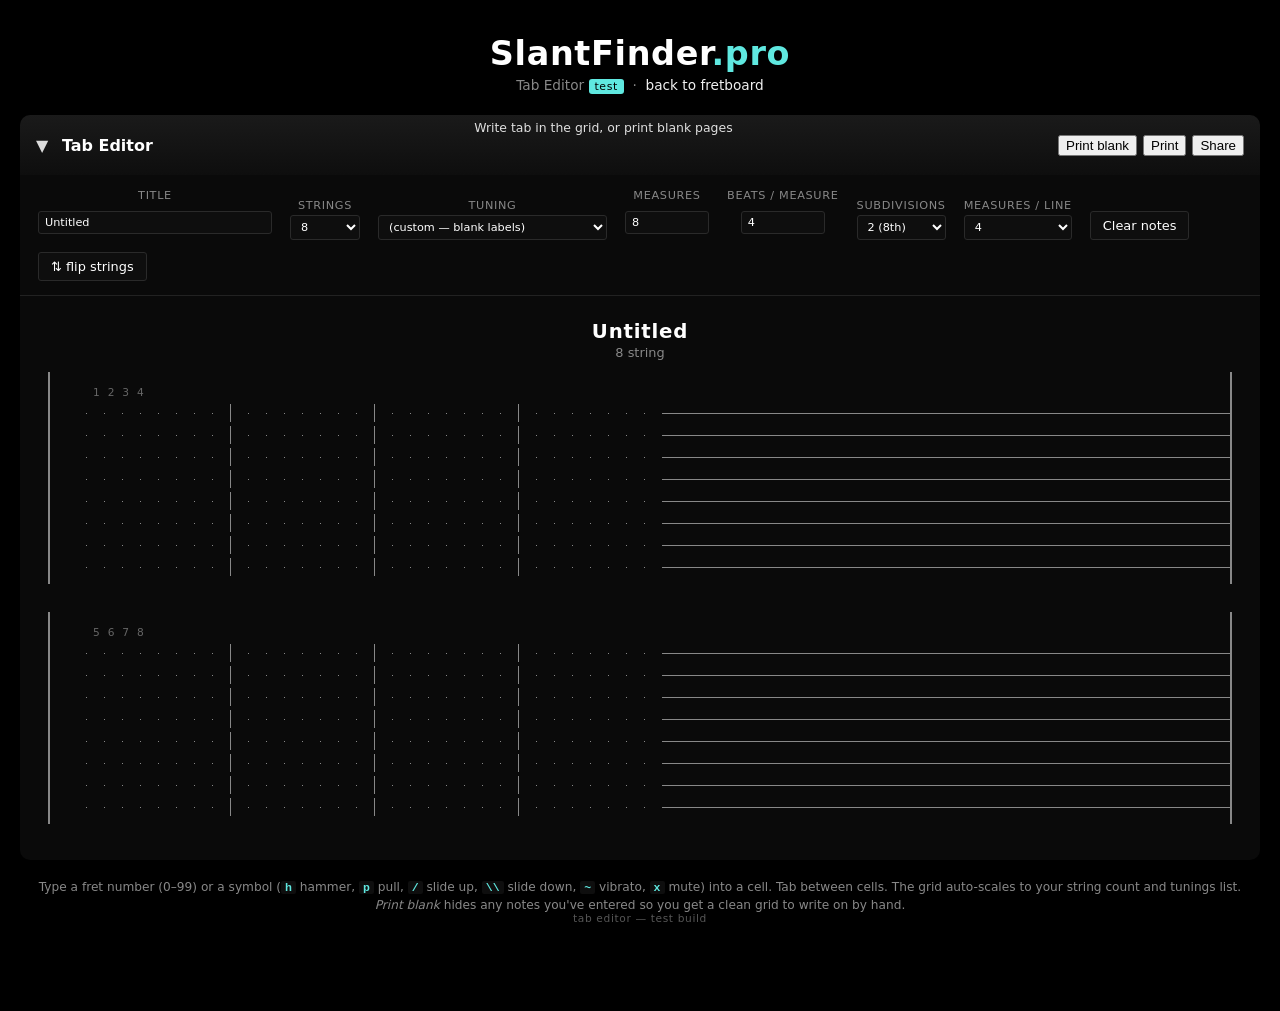
==== tab.html @ 06c82aac "Quick-picks above keyboard, fix duplicate degrees, tab editor test page - Mirror the chord/scale chi" ====
<!doctype html>
<html lang="en">
<head>
  <meta charset="utf-8">
  <meta name="viewport" content="width=1280, initial-scale=1, user-scalable=yes">
  <title>SlantFinder.pro — Tab Editor (test)</title>
  <link rel="stylesheet" href="css/styles.css">
  <link rel="stylesheet" href="css/tab.css">
</head>
<body>

<div id="page">

  <div id="title_bar">
    <h1 id="site_title">SlantFinder<span class="dot">.pro</span></h1>
    <p id="page_sub">
      Tab Editor <span class="tag">test</span>
      &nbsp;&middot;&nbsp;
      <a href="index.html">back to fretboard</a>
    </p>
  </div>

  <details id="tab_section" class="collapsible" open>
    <summary>
      <span class="summary_title">Tab Editor</span>
      <span class="summary_status">
        <span class="status_key">Write tab in the grid, or print blank pages</span>
        <span class="status_hl"></span>
        <span class="status_tun"></span>
      </span>
      <span class="summary_extras">
        <button type="button" class="btn_print_blank" title="Print empty grid">Print blank</button>
        <button type="button" class="btn_print" title="Print current tab">Print</button>
        <button type="button" class="btn_share" title="Copy share link to clipboard">Share</button>
      </span>
    </summary>

    <div class="tab_controls">
      <label class="tab_ctl">
        <span>Title</span>
        <input id="ctl_title" type="text" value="Untitled" maxlength="80">
      </label>

      <label class="tab_ctl">
        <span>Strings</span>
        <select id="ctl_strings">
          <option>4</option><option>5</option><option>6</option><option>7</option>
          <option selected>8</option>
          <option>9</option><option>10</option><option>11</option><option>12</option>
        </select>
      </label>

      <label class="tab_ctl">
        <span>Tuning</span>
        <select id="ctl_tuning"></select>
      </label>

      <label class="tab_ctl">
        <span>Measures</span>
        <input id="ctl_measures" type="number" min="1" max="64" value="8">
      </label>

      <label class="tab_ctl">
        <span>Beats / measure</span>
        <input id="ctl_beats" type="number" min="2" max="12" value="4">
      </label>

      <label class="tab_ctl">
        <span>Subdivisions</span>
        <select id="ctl_subdiv">
          <option value="1">1 (qtr)</option>
          <option value="2" selected>2 (8th)</option>
          <option value="3">3 (triplet)</option>
          <option value="4">4 (16th)</option>
        </select>
      </label>

      <label class="tab_ctl">
        <span>Measures / line</span>
        <select id="ctl_per_line">
          <option>2</option><option>3</option><option selected>4</option><option>5</option><option>6</option>
        </select>
      </label>

      <button type="button" id="btn_clear" class="ctl_btn">Clear notes</button>
      <button type="button" id="btn_low_high" class="ctl_btn" title="Reverse string order (highest at top)">⇅ flip strings</button>
    </div>

    <div id="tab_paper">
      <div id="tab_title_block">
        <div id="tab_title_print" class="tab_title_print"></div>
        <div id="tab_subtitle_print" class="tab_subtitle_print"></div>
      </div>
      <div id="tab_grid"></div>
    </div>

    <p class="tab_help">
      Type a fret number (0–99) or a symbol (<code>h</code> hammer, <code>p</code> pull,
      <code>/</code> slide up, <code>\\</code> slide down, <code>~</code> vibrato,
      <code>x</code> mute) into a cell. Tab between cells. The grid auto-scales to your
      string count and tunings list. <em>Print blank</em> hides any notes you've entered
      so you get a clean grid to write on by hand.
    </p>
  </details>

  <div id="build_num"></div>

</div><!-- /#page -->

<script src="js/data.js"></script>
<script src="js/tab.js"></script>
</body>
</html>
---- css/styles.css ----
/*********************************************************************************************************************
                            NOIR WHITE THEME — palette tokens
*********************************************************************************************************************/
:root {
  --bg:            #000000;
  --bg-elevated:   #0e0e0e;
  --bg-hover:      #1a1a1a;
  --surface:       #0a0a0a;
  --surface-raised:#1a1a1a;
  --border:        #2e2e2e;
  --border-strong: #5a5a5a;
  --border-soft:   #1a1a1a;
  --fg:            #ffffff;
  --text:          #f0f0f0;
  --muted:         #888888;
  --muted-dim:     #666666;
  --accent:        #ffffff;
  --accent-hi:     #5fe8e0;
  --catno:         #5fe8e0;
  --radius:        6px;
  --input-h:       28px;
  --font: Optima, "Optima Nova", "Avenir Next", Avenir, Futura, "Trebuchet MS", Geneva, "Helvetica Neue", system-ui, sans-serif;
}

/*********************************************************************************************************************
                            WIDTHS / HEIGHTS
*********************************************************************************************************************/
table                                      {  min-width:960px;  width:98%;                                           }
.section                                   {  width:98%; min-width:1000px; margin:9px auto; padding:0;
                                              border-radius:10px;                                                    }
#view_src, #print_btn                      {  width:100px;                                                           }                
.cg_col_left, .cg_col_right                {  width:60px !important;                                                 }
#f0,#f_cyo,#f_cyo_dark                     {  width:5%;                                                              }
#f1                                        {  width:8.5%;                                                            }            
#f2,#f3                                    {  width:8.5%;                                                            }
#f4,#f5                                    {  width:8%;                                                              }
#f6,#f7                                    {  width:7.5%;                                                            }
#f8,#f9                                    {  width:7%;                                                              }
#f10,#f11,#f12                             {  width:6.5%;                                                            }                
/*********************************************************************************************************************
                            BG COLORS
*********************************************************************************************************************/
body, #hl_button                           {  background-color: var(--bg) !important;                                }
#hl_button_x, #view_src, #print_btn,table  {  background-color:#0e0e0e;                                              }
#section_3,#section_4,#section_5, #section_1,#section_2
                                           {  background-color:#0a0a0a;                                              }
/* Fretboard + chord/scale grids share the same light 'tabletop' so the three
   visualizations read as one family. Tunings list stays on the dark surface. */
#fretboard, #chord_grid, #scale_grid       {  background-color:#cccccc;                                              }
#_no_highlight_, #_x_                      {  background-color:#cccccc;                                              }
#tunings                                   {  background-color:#0a0a0a;                                              }
table.sortable                             {  background-color:#0a0a0a;                                              }
table.sortable tbody tr:nth-child(odd)     {  background-color:#1a1a1a;                                              }
#fretnums, #f_cyo_dark                     {  background-color:#1a1a1a;                                              }
#_x_                                       {  accent-color:#1a1a1a;                                                  }
#red_bg                                    {  background-color:#ff0000 !important;                                   } 
#_1_                                       {  background-color:#ff0000;  accent-color:#ff0000;                       }
#_b2_                                      {  background-color:#674ea7;  accent-color:#674ea7;                       } 
#_2_                                       {  background-color:#9900ff;  accent-color:#9900ff;                       }
#_b3_                                      {  background-color:#f6b26b;  accent-color:#f6b26b;                       }
#_3_                                       {  background-color:#ff6d01;  accent-color:#ff6d01;                       }
#_4_                                       {  background-color:#00ffff;  accent-color:#00ffff;                       }
#_b5_                                      {  background-color:#3d85c6;  accent-color:#3d85c6;                       }
#_5_                                       {  background-color:#0000ff;  accent-color:#0000ff;                       }
#_b6_                                      {  background-color:#6aa84f;  accent-color:#6aa84f;                       }
#_6_                                       {  background-color:#0cc016;  accent-color:#0cc016;                       }
#_b7_                                      {  background-color:#a64d79;  accent-color:#a64d79;                       }
#_7_                                       {  background-color:#ff00ff;  accent-color:#ff00ff;                       }
/*********************************************************************************************************************
                            FONT FAMILY
*********************************************************************************************************************/
body { font-family: var(--font); }
/*********************************************************************************************************************
                            FONT SIZES
*********************************************************************************************************************/
body                                       {  font-size:0.95em;                                                      }
h1,.slant                                  {  font-size:1.85em;                                                      }
.finder                                    {  font-size:1.75em;                                                      }
h2                                         {  font-size:1.4em;                                                       }
.pro                                       {  font-size:.6em;                                                        }
h3                                         {  font-size:1.05em;                                                      }
#info_l, #info_r                           {  font-size:1em;                                                         }
#fretnums                                  {  font-size:.78em;                                                       }
h4                                         {  font-size:1.05em;                                                      }
#hl_button, #hl_button_x                   {  line-height:3em;                                                       }
/*********************************************************************************************************************
                            FONT COLORS
*********************************************************************************************************************/
body, a,a:link,a:visited,a:active, #f_cyo, #f_cyo_dark 
                                           {  color: #f0f0f0 !important;                                              }                            
.finder                                    {  color:var(--accent-hi) !important;                                    }
.red_fg, #red_fg                           {  color:var(--accent-hi) !important;                                    }
a:hover                                    {  color:var(--accent-hi);                                                }
/* Degree-colored cells need dark text against their bright backgrounds (everything
   except _5_, which has its own light text on dark blue) — body's light color
   would be illegible on orange / magenta / cyan / etc. */
#_1_, #_b2_, #_2_, #_b3_, #_3_, #_4_, #_b5_, #_b6_, #_6_, #_b7_, #_7_
                                           {  color:#000000 !important;                                              }
#_no_highlight_, #_x_                      {  color:#333333 !important;                                              }
/* Chord/scale name links in the builder header rows now sit on a light grid
   bg — text needs to be dark to read. */
#chord_grid a, #scale_grid a               {  color:#111 !important;                                                 }
#fretnums, #blurb                          {  color:#888888;                                                         }                         
#_5_                                       {  color:#dddddd;                                                         }
._i_                                       {  color:#ff0000;                                                         }
._ii_                                      {  color:#9900ff;                                                         }    
._mii_                                     {  color:#674ea7;                                                         }     
._iii_, .Major, .Maj                       {  color:#ff6d01;                                                         }    
._miii_, .Minor, .Min, .Min7               {  color:#c5a250;                                                         }    
._iv_                                      {  color:#00ffff;                                                         }
._v_                                       {  color:#0000ff;                                                         }    
._mv_, .Dim, .Dim7, .Major_Pentatonic      {  color:#3d85c6;                                                         }
._vi_, .Melodic_Minor, .Maj6, .Min6        {  color:#0cc016;                                                         }    
._mvi_, .Harmonic_Minor, .Aug              {  color:#6aa84f;                                                         }
._vii_, .Maj7                              {  color:#ff00ff;                                                         }    
._mvii_, .Minor_Pentatonic, .Dom7          {  color:#a64d79;                                                         }
/*********************************************************************************************************************
                            FONT WEIGHTS / STYLES / SPACING / ETC
*********************************************************************************************************************/
body                                       {  font-weight:500;                                                       }
a:hover,a,a:link,a:visited,a:active        {  text-decoration:none;                                                  }
.finder                                    {  font-weight:normal;                                                    }
.slant                                     {  font-style:oblique;                                                    }
.slant,.finder,.pro                        {  letter-spacing:-.08em;                                                 }
/*********************************************************************************************************************
                            PADDING / MARGINS
*********************************************************************************************************************/
#fretboard, #chord_grid, #scale_grid, #keyboard, #tunings
                                           {  margin: 12px auto 12px auto;        padding: 0;                        }
body                                       {  margin: 0;                          padding: 0;                        }
.pro                                       {  margin-left:-5px; }
h1, h2, h3, h4, input                      {  margin: 6px auto 6px auto ; }
#info_l, #info_r, #view_src, #print_btn    {  margin: .5vmax 3vmax .5vmax 3vmax;  padding: auto;                     }
#hl_button, #hl_button_x                   {  margin: 6px 14px 6px 10px;          padding: 4px 8px 4px 8px;          }
#tunings td                                {                                      padding: 6px 12px 6px 12px;        }
#f_cyo,#f_cyo_dark,#_x_,#_1_,#_b2_,#_2_,#_b3_,#_3_,#_4_,#_b5_,#_5_,#_b6_,#_6_,#_b7_,#_7_
                                           {                                      padding: 4px;                      }
/******************************************** ************************************************************************
                            POSITIONS / ALIGNMENTS / FLOAT / DISPLAY / OVERFLOW / WHITE-SPACE
*********************************************************************************************************************/
body, #info_l, #info_r, #view_src, #print_btn, #f_cyo, #f_cyo_dark, #tunings tr 
                                           {  text-align:center;                                                     }
.cg_col_right , #tunings td, #blurb        {  text-align:left;                                                       }   
.cg_col_left, .name                        {  text-align:right;                                                      }               

#hl_button, #hl_button_x, #info_l, #info_r, #view_src, #print_btn
                                           {  display:inline;                                                        }
           
#view_src, #info_l                         {  float:left;                                                            }
#print_btn, #info_r                        {  float:right;                                                           }
             
#keyboard td,#keyboard tr                  {  white-space:nowrap; overflow:hidden;                                   }
table                                      {  table-layout:fixed; position:inherit;                                  }
#section_3,#section_4,#section_5, #section_1,#section_2
                                           {  table-layout:fixed;                                                    }
table td                                   {  vertical-align:middle;                                                 }
            
/*********************************************************************************************************************
                            BORDERS / CORNERS
*********************************************************************************************************************/
#view_src, #print_btn, #hl_button, #hl_button_x
                                           {  border-radius:10px;                                                    }
#fretboard, #chord_grid, #scale_grid, #keyboard, #tunings
                                           {  border-radius:8px;     overflow:hidden;                                }
/* Keyboard sits on a grey piano-body inside the dark section frame —
   matches the fretboard's tabletop colour. */
.ritz                                      {  background-color:#cccccc; padding:0; border-radius:6px; margin:0 6px;   }
/* Slimmer, lighter internal gridlines for the keyboard table cells. */
.ritz .waffle, .ritz .waffle td            {  border:1px solid rgba(0,0,0,0.08) !important;                            }
/* Remove vertical separators between adjacent white-key cells so the
   piano reads as continuous white keys instead of segmented boxes. */
.ritz .waffle .s47, .ritz .waffle .s48, .ritz .waffle .s49,
.ritz .waffle .s50, .ritz .waffle .s51, .ritz .waffle .s52, .ritz .waffle .s53
                                           {  border-left:none !important; border-right:none !important;              }
/* Steel Gauges, MXR EQ band, and Frequency Hz rows: drop the multicolor
   scheme and let the populated cells match the white-key bg below them.
   Also clears the grey text override on the row's blank/label cells. */
.ritz .waffle .s13, .ritz .waffle .s14, .ritz .waffle .s15, .ritz .waffle .s16,
.ritz .waffle .s17, .ritz .waffle .s18, .ritz .waffle .s19,
.ritz .waffle .s23, .ritz .waffle .s25, .ritz .waffle .s26, .ritz .waffle .s27,
.ritz .waffle .s28, .ritz .waffle .s29, .ritz .waffle .s30
                                           {  background-color:#cccccc !important; color:#111 !important;              }
.ritz .waffle .s12, .ritz .waffle .s22     {  color:#111 !important;                                                   }
.nut                                       {  border-right:8px solid #5a5a5a !important;                             }
.nut1                                      {  border-left:8px solid #5a5a5a !important;                              }
table, table td                            {  border:1px solid var(--border); border-collapse:separate;               }
#view_src, #print_btn                      {  border:1px solid #5fe8e0;                                              }
#hl_button, #hl_button_x                   {  border:1px solid #000000 !important;                                   }
/*********************************************************************************************************************
                            SORTABLE TUNINGS TABLE AND KEYBOARD
*********************************************************************************************************************/
table.sortable th.no-sort { padding-top:0.35em; }table.sortable th button { padding:4px; margin:1px; background-color:transparent; border:none; display:inline; right:0; left:0; top:0; bottom:0; width:98%; outline:none; cursor:pointer; }table.sortable th button span { right:4px; }table.sortable th[aria-sort='descending'] span::after { content:'▼'; color:currentcolor; top:0; }table.sortable th[aria-sort='ascending'] span::after { content:'▲'; color:currentcolor; top:0; }table.sortable td,table.sortable th { padding:0.125em 0.25em; }table.sortable th:not([aria-sort]) button:focus span::after,table.sortable th:not([aria-sort]) button:hover span::after { content:'▼'; color:currentcolor; top:0; }table.show-unsorted-icon th:not([aria-sort]) button span::after { content:'▲'; color:currentcolor; position:relative; top:-3px; left:-4px; }
.ritz .waffle a { color:inherit; }.ritz .waffle .s0,.ritz .waffle .s10,.ritz .waffle .s11,.ritz .waffle .s12,.ritz .waffle .s20,.ritz .waffle .s21,.ritz .waffle .s22,.ritz .waffle .s24,.ritz .waffle .s31,.ritz .waffle .s33,.ritz .waffle .s36,.ritz .waffle .s38,.ritz .waffle .s41,.ritz .waffle .s43,.ritz .waffle .s44,.ritz .waffle .s45,.ritz .waffle .s46,.ritz .waffle .s54,.ritz .waffle .s55,.ritz .waffle .s56,.ritz .waffle .s57,.ritz .waffle .s59,.ritz .waffle .s61{ background-color:#000000 !important; }.ritz .waffle .s0,.ritz .waffle .s10,.ritz .waffle .s11,.ritz .waffle .s21,.ritz .waffle .s31,.ritz .waffle .s32,.ritz .waffle .s34,.ritz .waffle .s35,.ritz .waffle .s37,.ritz .waffle .s42,.ritz .waffle .s46{ color:#ffffff; }.ritz .waffle .s0,.ritz .waffle .s1,.ritz .waffle .s2,.ritz .waffle .s3,.ritz .waffle .s4,.ritz .waffle .s5,.ritz .waffle .s6,.ritz .waffle .s7,.ritz .waffle .s8,.ritz .waffle .s9,.ritz .waffle .s10,.ritz .waffle .s11,.ritz .waffle .s12,.ritz .waffle .s13,.ritz .waffle .s14,.ritz .waffle .s15,.ritz .waffle .s16,.ritz .waffle .s17,.ritz .waffle .s18,.ritz .waffle .s19,.ritz .waffle .s20,.ritz .waffle .s21,.ritz .waffle .s23,.ritz .waffle .s24,.ritz .waffle .s25,.ritz .waffle .s26,.ritz .waffle .s27,.ritz .waffle .s28,.ritz .waffle .s29,.ritz .waffle .s30,.ritz .waffle .s31,.ritz .waffle .s46{ font-size:8pt; }.ritz .waffle .s1{ background-color:#34a853; }.ritz .waffle .s1,.ritz .waffle .s2,.ritz .waffle .s3,.ritz .waffle .s4,.ritz .waffle .s5,.ritz .waffle .s6,.ritz .waffle .s7,.ritz .waffle .s8,.ritz .waffle .s9,.ritz .waffle .s13,.ritz .waffle .s14,.ritz .waffle .s15,.ritz .waffle .s16,.ritz .waffle .s17,.ritz .waffle .s18,.ritz .waffle .s19,.ritz .waffle .s20,.ritz .waffle .s23,.ritz .waffle .s24,.ritz .waffle .s25,.ritz .waffle .s26,.ritz .waffle .s27,.ritz .waffle .s28,.ritz .waffle .s29,.ritz .waffle .s30,.ritz .waffle .s39,.ritz .waffle .s40,.ritz .waffle .s47,.ritz .waffle .s48,.ritz .waffle .s49,.ritz .waffle .s50,.ritz .waffle .s51,.ritz .waffle .s52,.ritz .waffle .s53,.ritz .waffle .s54,.ritz .waffle .s55,.ritz .waffle .s56,.ritz .waffle .s57,.ritz .waffle .s58,.ritz .waffle .s59,.ritz .waffle .s60,.ritz .waffle .s61,.ritz .waffle .s62,.ritz .waffle .s63,.ritz .waffle .s64,.ritz .waffle .s65,.ritz .waffle .s66,.ritz .waffle .s67{ color: #f0f0f0 !important; }.ritz .waffle .s2{ background-color:#65ae49; }.ritz .waffle .s3{ background-color:#96b53e; }.ritz .waffle .s4{ background-color:#c7bc33; }.ritz .waffle .s5{ background-color:#f8c328; }.ritz .waffle .s6{ background-color:#f5a022; }.ritz .waffle .s7{ background-color:#f17c1b; }.ritz .waffle .s8{ background-color:#ee5915; }.ritz .waffle .s9{ background-color:#ea350e; }.ritz .waffle .s12{ color:#434343; }.ritz .waffle .s13,.ritz .waffle .s25{ background-color:#93c47d; }.ritz .waffle .s14,.ritz .waffle .s23{ background-color:#d5a6bd; }.ritz .waffle .s15,.ritz .waffle .s26{ background-color:#ea9999; }.ritz .waffle .s16,.ritz .waffle .s27{ background-color:#b4a7d6; }.ritz .waffle .s17,.ritz .waffle .s28{ background-color:#f9cb9c; }.ritz .waffle .s18,.ritz .waffle .s29{ background-color:#a2c4c9; }.ritz .waffle .s19,.ritz .waffle .s30,.ritz .waffle .s64{ background-color:#a4c2f4; }.ritz .waffle .s22{ color:#666666; }.ritz .waffle .s22,.ritz .waffle .s54,.ritz .waffle .s55,.ritz .waffle .s56,.ritz .waffle .s57,.ritz .waffle .s58,.ritz .waffle .s59,.ritz .waffle .s60,.ritz .waffle .s61,.ritz .waffle .s62,.ritz .waffle .s63,.ritz .waffle .s64,.ritz .waffle .s65,.ritz .waffle .s66,.ritz .waffle .s67{ font-size:9pt; }.ritz .waffle .s32,.ritz .waffle .s47{ background-color:#0cc016; }.ritz .waffle .s32,.ritz .waffle .s33,.ritz .waffle .s34,.ritz .waffle .s35,.ritz .waffle .s36,.ritz .waffle .s37,.ritz .waffle .s38,.ritz .waffle .s39,.ritz .waffle .s40,.ritz .waffle .s41,.ritz .waffle .s42,.ritz .waffle .s43,.ritz .waffle .s44,.ritz .waffle .s45{ font-size:10pt; }.ritz .waffle .s33{ color:#8e7cc3; }.ritz .waffle .s34,.ritz .waffle .s48{ background-color:#ff00ff; }.ritz .waffle .s35,.ritz .waffle .s49{ background-color:#ff0000; }.ritz .waffle .s36,.ritz .waffle .s45{ color:#674ea7; }.ritz .waffle .s37,.ritz .waffle .s50{ background-color:#9900ff; }.ritz .waffle .s38{ color:#f6b26b; }.ritz .waffle .s39,.ritz .waffle .s51{ background-color:#ff6d01; }.ritz .waffle .s40,.ritz .waffle .s52{ background-color:#00ffff; }.ritz .waffle .s41{ color:#6fa8dc; }.ritz .waffle .s42,.ritz .waffle .s53{ background-color:#0000ff; }.ritz .waffle .s43{ color:#93c47d; }.ritz .waffle .s44{ color:#d5a6bd; }.ritz .waffle .s45,.ritz .waffle .s46{ border-left:none; }.ritz .waffle .s45{ border-right:none; }.ritz .waffle .s47,.ritz .waffle .s48,.ritz .waffle .s49,.ritz .waffle .s50,.ritz .waffle .s51,.ritz .waffle .s52,.ritz .waffle .s53{ font-size:12pt; }.ritz .waffle .s58{ background-color:#6aa84f; }.ritz .waffle .s60{ background-color:#b6d7a8; }.ritz .waffle .s62{ background-color:#6d9eeb; }.ritz .waffle .s63{ background-color:#6fa8dc; }.ritz .waffle .s65{ background-color:#9fc5e8; }.ritz .waffle .s66{ background-color:#cfe2f3; }.ritz .waffle .s67{ background-color:#c9daf8; }
/*********************************************************************************************************************
                            RESPONSIVE — keep every section visible on mobile
*********************************************************************************************************************/
/* The fretboard / chord builder / scale builder / keyboard need their full
   1000px+ width to read correctly. On phones / tablets we keep the layout
   intact and let the page scroll horizontally — combined with the
   <meta name="viewport" content="width=1280"> in index.html, the browser
   shows a zoomed-out version of the desktop layout that the user can
   pinch-zoom into. No section is hidden any more. */
@media only screen and (max-width: 1024px) {
    body                                   {  font-size:.92em;                                                        }
}
@media only screen and (min-width: 1025px) and (max-width: 1200px) {
    body                                   {  font-size:.95em;                                                        }
}

@page { margin: 0.6cm; size: landscape; }
@media print {
    /* Common: strip page chrome, force black text where it matters */
    body, h1, .slant, .finder, .pro,
    #fretboard, #fretnums, #info_l, #info_r, #_no_highlight_
                                           {  color:black !important; letter-spacing:normal;                          }
    body                                   {  background:none !important; margin:0 !important; padding:0 !important; }
    .section                               {  background:none !important; border:none !important;
                                              min-width:0 !important; margin:0 !important; padding:0 !important;
                                              border-radius:0 !important; box-shadow:none !important;
                                              width:100% !important; max-width:100% !important;                       }
    /* Always hide section chrome that doesn't belong on paper */
    #blurb, #print_btn, #view_src,
    .section_help, .section_print, .section_key_picker
                                           {  display:none !important;                                                }

    /* Per-section print: hide everything except the section being printed.
       The section is forced open via JS, so the <details> children show. */
    body[data-print] > *                   {  display:none !important;                                                }
    body[data-print="section_2"] #section_2,
    body[data-print="section_3"] #section_3,
    body[data-print="section_4"] #section_4,
    body[data-print="section_5"] #section_5,
    body[data-print="section_6"] #section_6 {  display:block !important;                                              }
    body[data-print] details > *           {  display:block !important;                                              }
    body[data-print] details > summary     {  display:none !important;                                                }

    /* Force colored highlights to print when the user has opted in */
    body.print-colors #_1_, body.print-colors #_b2_, body.print-colors #_2_,
    body.print-colors #_b3_, body.print-colors #_3_, body.print-colors #_4_,
    body.print-colors #_b5_, body.print-colors #_5_, body.print-colors #_b6_,
    body.print-colors #_6_,  body.print-colors #_b7_, body.print-colors #_7_ {
        -webkit-print-color-adjust: exact !important;
        print-color-adjust: exact !important;
    }

    /* ===== Section 2: Fretboard ===== */
    body[data-print="section_2"] #tunings_drop,
    body[data-print="section_2"] table td:first-child
                                           {  display:none !important;                                                }
    body[data-print="section_2"] #fretboard{  background-color:#fff !important; width:100% !important;
                                              border-radius:0 !important;                                              }
    body[data-print="section_2"] #fretboard tr      {  height:2em;                                                    }
    body[data-print="section_2"] #fretnums          {  height:2em !important; font-weight:normal !important;
                                                       background-color:#1a1a1a !important;                              }
    body[data-print="section_2"] #info_l,
    body[data-print="section_2"] #info_r            {  display:block !important; text-align:center !important;
                                                       margin:2px auto !important; font-size:1em;                     }

    /* ===== Section 3: Chord Builder Grid ===== */
    body[data-print="section_3"] #chord_grid        {  font-size:0.55em; width:100% !important;
                                                       border-radius:0 !important;                                    }
    body[data-print="section_3"] #chord_grid td     {  padding:1px !important;                                        }
    body[data-print="section_3"] .cg_col_left,
    body[data-print="section_3"] .cg_col_right      {  width:38px !important;                                         }

    /* ===== Section 4: Keyboard ===== */
    body[data-print="section_4"] #keyboard          {  font-size:0.5em; width:100% !important;
                                                       border-radius:0 !important;                                    }
    body[data-print="section_4"] #keyboard td       {  padding:0 !important;                                          }

    /* ===== Section 5: Tunings List ===== */
    body[data-print="section_5"] #filter            {  display:none !important;                                       }
    body[data-print="section_5"] #tunings           {  font-size:0.62em; width:100% !important;
                                                       border-radius:0 !important;                                    }
    body[data-print="section_5"] #tunings td,
    body[data-print="section_5"] #tunings th        {  padding:1px 4px !important;                                    }

    /* ===== Section 6: Scale Builder Grid ===== */
    body[data-print="section_6"] #scale_grid        {  font-size:0.8em; width:100% !important;
                                                       border-radius:0 !important;                                    }
    body[data-print="section_6"] #scale_grid td     {  padding:2px !important;                                        }
}

/* Outside @media print so the property carries into the print render reliably */
body.print-colors td[id="_1_"],  body.print-colors td[id="_b2_"], body.print-colors td[id="_2_"],
body.print-colors td[id="_b3_"], body.print-colors td[id="_3_"],  body.print-colors td[id="_4_"],
body.print-colors td[id="_b5_"], body.print-colors td[id="_5_"],  body.print-colors td[id="_b6_"],
body.print-colors td[id="_6_"],  body.print-colors td[id="_b7_"], body.print-colors td[id="_7_"],
body.print-colors .ritz .waffle td {
    -webkit-print-color-adjust: exact;
    print-color-adjust: exact;
}

/*********************************************************************************************************************
                            VIEW SOURCE MODAL
*********************************************************************************************************************/
#view_source_modal { position:fixed; inset:0; z-index:9999; }
#view_source_modal .vs_backdrop { position:absolute; inset:0; background:rgba(0,0,0,.65); }
#view_source_modal .vs_panel    { position:absolute; top:5vh; left:5vw; right:5vw; bottom:5vh; background:#fff; color:#111; border-radius:6px; box-shadow:0 12px 48px rgba(0,0,0,.5); display:flex; flex-direction:column; overflow:hidden; }
#view_source_modal .vs_close    { position:absolute; top:6px; right:10px; width:32px; height:32px; font-size:24px; line-height:1; background:transparent; border:none; cursor:pointer; color:#111; z-index:1; }
#view_source_modal .vs_pre      { margin:0; padding:36px 16px 16px 16px; flex:1; overflow:auto; white-space:pre-wrap; word-break:break-word; font-family:Consolas,Menlo,monospace; font-size:.85em; font-weight:normal; color:#111; background:#fff; text-align:left; }
@media print { #view_source_modal { display:none !important; } }

/*********************************************************************************************************************
                            CLEAR HIGHLIGHTS BUTTON
*********************************************************************************************************************/
#clear_hl_btn { display:inline-block; padding:2px 10px; border:1px solid #5fe8e0; border-radius:3px; background:#0e0e0e; color: #f0f0f0 !important; text-decoration:none; font-size:.9em; }
#clear_hl_btn:hover { background:#ffdddd; }

/*********************************************************************************************************************
                            COLLAPSIBLE SECTIONS
*********************************************************************************************************************/
details.collapsible                       { padding:0;                                                                }
details.collapsible > summary             { cursor:pointer; user-select:none; list-style:none;
                                            padding:8px 14px; margin:0;
                                            font-size:1.2em; font-weight:bold;
                                            background-color:#1a1a1a;
                                            text-align:left;                                                          }
details.collapsible > summary::-webkit-details-marker { display:none; }
details.collapsible > summary::before     { content:'▼ '; display:inline-block; width:1em; transition:transform .15s; }
details.collapsible:not([open]) > summary::before { content:'▶ '; }
details.collapsible > summary:hover       { background-color:#1a1a1a;                                                 }
@media print {
    details.collapsible > summary         { display:none !important;                                                  }
    details.collapsible                   { padding:0 !important; margin:0 !important;                                }
}

/*********************************************************************************************************************
                            SCALE BUILDER — inherits chord-grid styling
*********************************************************************************************************************/
/* scale_grid bg is set in the unified rule near the top — keep section_6 dark
   here and don't repeat #scale_grid (it stays light grey like the fretboard). */
#section_6                                 { background-color:#0a0a0a;                                                 }
#section_6                                 { table-layout:fixed;                                                       }
@media print { #section_6 { display:none !important; }                                                                 }

/*********************************************************************************************************************
                            STYLE AUDIT — softer corners, polished form, more breathing room
*********************************************************************************************************************/
/* Section summary header (matches .section's 10px corner radius) */
details.collapsible > summary              { border-radius: 10px 10px 0 0; padding: 6px 16px; font-size: 1.05em;
                                             background: linear-gradient(180deg, #1a1a1a, #0e0e0e); color: #fff;
                                             display: flex; align-items: center; gap: 6px;
                                             /* Pin the height so highlight-text length changes don't grow the bar
                                                and ripple every section's height. Three stacked status lines fit. */
                                             height: 60px; box-sizing: border-box;                                    }
details.collapsible > summary .summary_title { font-weight: 700; cursor: pointer; padding: 2px 4px; border-radius: 4px; }
details.collapsible > summary .summary_title:hover { background: rgba(255,255,255,0.08); }
/* Outside the title, the cursor stays default — only the title is the toggle. */
details.collapsible > summary { cursor: default; }
/* Learn has no status/extras to absorb center space — let the title flex-grow
   so the ? button still anchors to the right edge. */
#section_7 > summary > .summary_title    { flex: 1 1 auto;                                                            }
/* Help (?) button next to each section title */
.section_help                              { display: inline-block; width: 22px; height: 22px; padding: 0;
                                             margin-left: 8px; vertical-align: middle;
                                             border-radius: 50%; border: 1px solid rgba(255,255,255,0.55);
                                             background: rgba(255,255,255,0.18); color: #fff;
                                             font: 600 0.85em/20px inherit; text-align: center; cursor: pointer;     }
.section_help:hover                        { background: rgba(255,255,255,0.4); border-color: #fff;                  }
/* Print button next to each section title */
.section_print                             { display: inline-block; margin-left: 4px; padding: 2px 10px;
                                             vertical-align: middle; font: 500 0.78em inherit;
                                             border-radius: 12px; border: 1px solid rgba(255,255,255,0.55);
                                             background: rgba(255,255,255,0.18); color: #fff;
                                             cursor: pointer;                                                          }
.section_print:hover                       { background: rgba(255,255,255,0.4); border-color: #fff;                   }

/* Per-section Key dropdown + Clear, in each summary after the Print button */
.summary_extras                            { display: inline-flex; align-items: center; gap: 6px; margin-left: 8px;
                                             vertical-align: middle; font-weight: normal;                              }
.summary_extras .section_key_picker        { display: inline-flex; align-items: center; padding: 0;                   }
.summary_extras label                      { display: inline-flex; align-items: center; gap: 4px; cursor: pointer;
                                             font-size: 0.85em; color: #fff;                                           }
.summary_extras select.inputs              { padding: 2px 8px; font-size: 0.85em; border-radius: 4px;
                                             border: 1px solid rgba(255,255,255,0.55);
                                             background: rgba(255,255,255,0.18); color: #fff; cursor: pointer;        }
.summary_extras select.inputs:hover        { background: rgba(255,255,255,0.4); border-color: #fff;                   }
.summary_extras select.inputs option       { color: var(--text); background: var(--bg-elevated);                      }
.summary_extras .section_clear             { padding: 2px 12px; font-size: 0.82em; border-radius: 12px;
                                             border: 1px solid rgba(255,255,255,0.55);
                                             background: rgba(255,255,255,0.18); color: #fff !important;
                                             text-decoration: none; cursor: pointer;                                   }
.summary_extras .section_clear:hover       { background: rgba(255,255,255,0.4); border-color: #fff;                   }

/* Compact Key + Tuning status, centered in every section title bar (except Learn).
   Two short lines stacked; flex-grows to fill the middle space. Truncates with
   ellipsis if it gets crowded. */
.summary_status                            { flex: 1 1 auto; min-width: 0; padding: 0 12px;
                                             font: 400 0.78em var(--font); font-weight: normal;
                                             color: rgba(240,240,240,0.75); text-align: center;
                                             display: flex; flex-direction: column; gap: 1px;
                                             height: 48px; overflow: hidden;
                                             user-select: text; cursor: text;                                         }
.summary_status > span                     { line-height: 14px; min-height: 14px;                                    }
.summary_status:empty                      { display: none;                                                            }
.summary_status .status_key,
.summary_status .status_tun                { white-space: nowrap; overflow: hidden; text-overflow: ellipsis;          }
.summary_status .status_sep                { display: none;                                                            }
.summary_status .status_key                { color: rgba(240,240,240,0.92);                                            }
.summary_status .status_hl                 { color: var(--accent-hi);                                                  }
.summary_status .status_tun                { color: rgba(240,240,240,0.75);                                            }

/* Custom Tuning header doubles as a toggle switch (replaces 'Show custom tuning' checkbox) */
.cyo_switch                                { padding: 0 !important;                                                   }
.cyo_switch a                              { display: block; padding: 4px 6px; font-size: 0.78em; font-weight: 600;
                                             text-decoration: none; color: #fff !important; letter-spacing: 0.02em;   }
.cyo_off                                   { background-color: #2e2e2e !important;                                   }
.cyo_on                                    { background-color: var(--accent-hi) !important;                          }
.cyo_on a                                  { color: #000 !important;                                                  }
.cyo_switch:hover                          { filter: brightness(1.12);                                                }

/* Tuning-direction switch sits just left of the tuning dropdown in the form */
.y_switch                                  { display: inline-flex; align-items: center; padding: 5px 10px;
                                             margin-right: 8px; border-radius: 5px;
                                             font: 600 0.85em/1 inherit; letter-spacing: 0.04em;
                                             text-decoration: none; color: #fff !important;
                                             border: 1px solid transparent; cursor: pointer;                          }
.y_off                                     { background-color: #2e2e2e;                                                }
.y_on                                      { background-color: var(--accent-hi); color: #000 !important;               }
.y_switch:hover                            { filter: brightness(1.12); border-color: rgba(255,255,255,0.4);            }
.opt_row_main                              { gap: 0;                                                                  }
details.collapsible > summary:hover        { background: linear-gradient(180deg, #1a1a1a, #262626);                  }
details.collapsible:not([open]) > summary  { border-radius: 10px;                                                    }
details.collapsible > summary::before      { color: rgba(255,255,255,0.85);                                          }

/* Form layout: stacked rows with proper gaps */
#tunings_drop                              { padding: 14px 18px 16px; display: flex; flex-direction: column;
                                             gap: 12px; align-items: center; font-weight: 500;                      }
.opt_row                                   { display: flex; flex-wrap: wrap; gap: 10px 16px;
                                             align-items: center; justify-content: center;                          }
.opt_row label                             { display: inline-flex; align-items: center; gap: 6px; cursor: pointer;
                                             font-size: 0.95em;                                                      }
.opt_row select.inputs                     { padding: 5px 10px; border: 1px solid #5a5a5a; border-radius: 6px;
                                             background: #0e0e0e; font-family: inherit; font-size: 0.95em;
                                             color: #f0f0f0; cursor: pointer;                                        }
.opt_row select.inputs:hover,
.opt_row select.inputs:focus               { border-color: #888888; outline: none;                                  }
.opt_row select.inputs option              { color: var(--text); background: var(--bg-elevated);                     }
.opt_row_main select                       { min-width: 540px; max-width: 90vw;                                     }

.opt_row_highlights                        { background: rgba(255,255,255,0.04); padding: 8px 14px;
                                             border-radius: 6px; gap: 6px 8px;                                       }
.opt_row_highlights .hl_title              { font-size: 0.95em; opacity: 0.7; padding-right: 4px; color: var(--muted);}
.hl_pill                                   { padding: 2px 8px; border-radius: 5px; color: var(--text);
                                             background: rgba(255,255,255,0.06); font-size: 0.92em;
                                             border: 1px solid rgba(255,255,255,0.15); transition: background .12s; }
.hl_pill:hover                             { background: rgba(255,255,255,0.15);                                    }
.hl_pill input[type="checkbox"]            { margin: 0;                                                              }

/* Buttons: View Source / Print / Clear */
#view_src button, #print_btn button        { cursor: pointer; border-radius: 5px; padding: 4px 12px;
                                             font-size: 0.85em; font-family: inherit; font-weight: 500;
                                             background: #0e0e0e; border: 1px solid #5fe8e0; color: #f0f0f0;       }
#view_src button:hover, #print_btn button:hover
                                           { background: #ffdddd;                                                    }
#clear_hl_btn                              { padding: 3px 14px; font-size: 0.85em;                                  }

/* Print-color toggle, sits next to the Print button */
.print_color_toggle                        { display: inline-flex; align-items: center; gap: 5px; margin-right: 10px;
                                             font-size: 0.85em; cursor: pointer; vertical-align: middle;             }
.print_color_toggle input                  { margin: 0;                                                              }

/* Mini key picker shown at the top of chord-grid / scale-grid / keyboard sections */
.section_key_picker                        { display: flex; justify-content: flex-end; padding: 6px 14px 0;
                                             font-size: 0.9em;                                                       }
.section_key_picker label                  { display: inline-flex; align-items: center; gap: 6px; cursor: pointer;   }
.section_key_picker select.inputs          { padding: 4px 10px; border: 1px solid #5a5a5a; border-radius: 5px;
                                             background: #0e0e0e; font-family: inherit; font-size: 0.95em;
                                             color: #f0f0f0; cursor: pointer;                                        }
.section_key_picker select.inputs:hover,
.section_key_picker select.inputs:focus    { border-color: #888888; outline: none;                                   }
.section_key_picker select.inputs option   { color: var(--text); background: var(--bg-elevated);                     }
/* Cover any other selects (per-string custom-tuning dropdowns inside the fretboard) */
select option                              { color: var(--text); background: var(--bg-elevated);                     }

/*********************************************************************************************************************
                            FRETBOARD HEADER (single stack: key info, tuning info, form)
*********************************************************************************************************************/
.fb_header                                 { padding: 8px 16px 4px; text-align: center;                                }
.fb_header #info_l, .fb_header #info_r     { display: block !important; float: none !important;
                                             margin: 0 0 2px !important; text-align: center !important;
                                             font-size: 0.95em; opacity: 0.9;                                          }

/*********************************************************************************************************************
                            LEARN / QUIZ
*********************************************************************************************************************/
#section_7                                 { background-color:#0a0a0a;                                                 }
.quiz_card                                 { padding: 24px 20px 28px; text-align: center;                             }
.quiz_prompt                               { font-size: 1em; opacity: 0.8; margin-bottom: 4px;                        }
.quiz_showcase                             { display: inline-block; font-size: 1.7em; font-weight: 600;
                                             letter-spacing: 0.06em; padding: 14px 24px; margin: 14px 0 22px;
                                             background: rgba(255,255,255,0.06); border-radius: 8px;
                                             min-width: 200px;                                                        }
.quiz_choices                              { display: flex; flex-wrap: wrap; gap: 10px; justify-content: center;
                                             margin: 12px auto 0;                                                     }
.quiz_choice                               { padding: 9px 20px; font-size: 0.95em; font-family: inherit;
                                             font-weight: 500; min-width: 150px; cursor: pointer;
                                             border: 1px solid #5a5a5a; border-radius: 6px;
                                             background: #0e0e0e; color: #f0f0f0;
                                             transition: background .12s, border-color .12s;                          }
.quiz_choice:hover:not(:disabled)          { background: #1a1a1a; border-color: #888888;                              }
.quiz_choice:disabled                      { cursor: default; opacity: 0.55;                                          }
.quiz_choice.quiz_correct                  { background: #6aa84f; color: #fff; opacity: 1; border-color: #4a7a36;     }
.quiz_choice.quiz_wrong                    { background: #c0392b; color: #fff; opacity: 1; border-color: #8b2a20;     }
.quiz_feedback                             { margin-top: 18px; min-height: 2em; font-size: 1.05em;
                                             display: flex; align-items: center; justify-content: center; gap: 16px; }
.quiz_feedback .quiz_correct               { color: #4a7a36; font-weight: 700;                                        }
.quiz_feedback .quiz_wrong                 { color: #8b2a20; font-weight: 700;                                        }
.quiz_next                                 { padding: 6px 18px; font-size: 0.95em; font-family: inherit;
                                             border: 1px solid #5a5a5a; border-radius: 6px;
                                             background: #0e0e0e; color: #f0f0f0; cursor: pointer;                   }
.quiz_next:hover                           { background: #1a1a1a; border-color: #888888;                              }
@media print { #section_7 { display: none !important; }                                                               }

/* Title: tighten the tagline */
#section_1 h1                              { letter-spacing: -0.02em;                                                }
#build_num                                 { text-align: center; font: 400 0.7em var(--font);
                                             color: var(--muted-dim); letter-spacing: 0.06em;
                                             margin: -2px 0 6px; opacity: 0.85;                                       }

/* Blurb at the bottom — sits on the light page bg, needs dark text */
#blurb                                     { font-size: 0.78em; color: #555555; opacity: 0.85; margin: 12px 0;       }

/* Keyboard chrome override — must come AFTER the inline ritz/waffle CSS block
   (which sets these cells to bg:#000 with !important). Labels, separators,
   trailing spacers and instrument-range cells become white; the black-key
   cells (s33/s36/s38/s41/s43/s44/s45) stay dark. */
.ritz .waffle .s0, .ritz .waffle .s10, .ritz .waffle .s11, .ritz .waffle .s12,
.ritz .waffle .s20, .ritz .waffle .s21, .ritz .waffle .s22, .ritz .waffle .s24,
.ritz .waffle .s31, .ritz .waffle .s46, .ritz .waffle .s54, .ritz .waffle .s55,
.ritz .waffle .s56, .ritz .waffle .s57, .ritz .waffle .s59, .ritz .waffle .s61 {
    background-color:#cccccc !important;
    color:#111 !important;
}

/* Footer "Jimmy Witherfork Strikes Again" — sits on the dark page bg */
#site_footer                               { text-align: center; padding: 8px 16px 12px; margin-top: 4px;              }
#site_footer #footer_witherfork            { color: var(--muted) !important; font-size: 0.78em; letter-spacing: 0.04em;
                                             text-decoration: none; cursor: pointer; transition: color .12s;          }
#site_footer #footer_witherfork:hover      { color: var(--accent-hi) !important;                                      }
@media print { #site_footer { display: none !important; } }

/* Witherfork modal — tiny, centered, just a link to SeaDisco.com */
#view_source_modal.wf_compact .vs_panel    { top: 50%; left: 50%; right: auto; bottom: auto;
                                             transform: translate(-50%, -50%);
                                             width: auto; height: auto;
                                             max-width: 280px; max-height: none;
                                             background: #0a0a0a; color: #f0f0f0;
                                             border: 1px solid rgba(95,232,224,0.35);                                  }
#view_source_modal.wf_compact .vs_pre      { padding: 28px 32px; text-align: center;
                                             font-family: var(--font); font-size: 1.05em;
                                             white-space: normal; overflow: visible;
                                             background: #0a0a0a; color: #f0f0f0;                                      }
/* Higher specificity than the body 'a:link / a:visited' rule so the link
   actually picks up the cyan colour on the white modal panel. */
#view_source_modal a.wf_link,
#view_source_modal a.wf_link:link,
#view_source_modal a.wf_link:visited,
#view_source_modal a.wf_link:active       { color: var(--accent-hi) !important; text-decoration: none;
                                             font-weight: 600; letter-spacing: 0.02em;
                                             border-bottom: 1px solid rgba(95,232,224,0.45);                          }
#view_source_modal a.wf_link:hover         { border-bottom-color: var(--accent-hi);                                   }
/* Witherfork popup: no close button — click anywhere outside (or press Esc)
   to dismiss. */
#view_source_modal.wf_compact .vs_close    { display: none !important;                                                 }

/* Fretboard info bar */
#info_l, #info_r                           { font-weight: 600; opacity: 0.9;                                         }

/* Active chord/scale link in the chord_grid + scale_grid title rows. Selection
   is now indicated by the cleared href only (chip click toggles), no border. */
#chord_grid td.cg_selected,
#scale_grid td.cg_selected                 { /* highlight border removed */                                           }
#chord_grid td.cg_selected a,
#scale_grid td.cg_selected a               { /* width-stable, no decoration */                                        }
/* Consistent row heights inside the chord and scale builder grids so the
   data cells feel as deliberate as the fretboard's fret rows. */
#chord_grid tr, #scale_grid tr             { height: 26px;                                                            }
#chord_grid #under_chord_grid,
#scale_grid #under_scale_grid              { height: 30px;                                                            }
/* Tighter font on the dense chord grid so 'noteLetter(degree)' fits each cell. */
#chord_grid td                             { font-size: 0.72em;                                                       }
#scale_grid td                             { font-size: 0.95em;                                                       }
/* "All" pill in the highlight row — matches the .hl_pill chips but acts as
   a link (no checkbox inside). */
.hl_all_pill                               { color: var(--text) !important; text-decoration: none; cursor: pointer;  }
/* Pin the fretboard row + cell heights so the table doesn't grow/shrink
   when the highlight state changes between renders. box-sizing keeps any
   border inside the cell so it doesn't add to the row size. */
#fretboard tr                              { height: 32px;                                                            }
#fretboard #fretnums                       { height: 24px;                                                            }
#fretboard td                              { box-sizing: border-box;                                                  }

/* Highlighted-degree markers on the fretboard: now signalled only by the
   cell's degree-coloured background — no yellow ring. */

/* Quick-pick chord + scale link strip above the fretboard. Same href logic
   as the chord/scale builder grid title rows; selected state shows the same
   yellow ring + bold text. */
#quick_picks,
#kb_quick_picks                            { padding: 6px 14px 4px; display: flex; flex-direction: column; gap: 4px; }
#quick_picks .qp_row,
#kb_quick_picks .qp_row                    { display: flex; flex-wrap: wrap; align-items: center;
                                             justify-content: center;
                                             gap: 4px; line-height: 1;                                                }
#quick_picks .qp_link,
#kb_quick_picks .qp_link                   { display: inline-block; padding: 3px 9px; font-size: 0.85em;
                                             color: var(--text) !important; background: rgba(255,255,255,0.05);
                                             border: 1px solid rgba(255,255,255,0.12); border-radius: 4px;
                                             text-decoration: none; transition: background .12s, border-color .12s; }
#quick_picks .qp_link:hover,
#kb_quick_picks .qp_link:hover             { background: rgba(255,255,255,0.12); border-color: rgba(255,255,255,0.3);}
#quick_picks .qp_link.cg_selected,
#kb_quick_picks .qp_link.cg_selected       { background: var(--accent-hi) !important; color: #000 !important;
                                             border-color: var(--accent-hi) !important;                              }

/* Highlight-degree row above the keyboard's quick picks. Pills are <a>
   toggle links here (not form checkboxes), so clicking flips just that
   degree in the URL. Visual style mirrors the form pills. */
#kb_picks_root .kb_hl_row                  { display: flex; flex-wrap: wrap; align-items: center;
                                             justify-content: center; gap: 4px;
                                             padding: 6px 14px 0; line-height: 1;                                    }
#kb_picks_root .kb_hl_row .hl_title        { color: var(--muted); font: 600 0.78em var(--font);
                                             letter-spacing: 0.06em; text-transform: uppercase; padding-right: 4px; }
#kb_picks_root .kb_hl_row .hl_pill         { display: inline-block; padding: 3px 9px; font-size: 0.85em;
                                             color: var(--text) !important; background: rgba(255,255,255,0.05);
                                             border: 1px solid rgba(255,255,255,0.12); border-radius: 4px;
                                             text-decoration: none;                                                  }
#kb_picks_root .kb_hl_row .hl_pill:hover   { background: rgba(255,255,255,0.12); border-color: rgba(255,255,255,0.3);}
#kb_picks_root .kb_hl_row .hl_pill_on      { background: var(--accent-hi) !important; color: #000 !important;
                                             border-color: var(--accent-hi) !important; font-weight: 600;            }
#kb_picks_root .kb_hl_row .hl_all_pill     { margin-left: 8px;                                                       }

@media print { #quick_picks, #kb_quick_picks, #kb_picks_root { display: none !important; } }

/* Top 4 keyboard rows (Octaves, Steel Gauges, 10-band EQ, Frequency Hz):
   force dark text so the numbers stay readable on the colored cell bgs the
   inline ritz CSS sets up. Higher specificity beats those .ritz .waffle
   colour rules. */
#keyboard > tbody > tr:nth-child(-n+4) > td,
#keyboard > tbody > tr:nth-child(-n+4) > td.s0,
#keyboard > tbody > tr:nth-child(-n+4) > td[class^="s"]
                                           { color: #1a1a1a !important;                                              }

/* Sortable header buttons */
table.sortable thead                       { background-color: rgba(95,232,224,0.06);                                 }
table.sortable th                          { font-size: 0.92em; font-weight: 600;
                                             border-bottom: 2px solid var(--border-strong) !important;               }
table.sortable th button                   { color: var(--text); font-weight: 600;                                    }
table.sortable th button:hover             { color: var(--accent-hi); cursor: pointer;                               }
table.sortable th[aria-sort]               { background-color: rgba(95,232,224,0.12);                                 }
table.sortable th[aria-sort] button        { color: var(--accent-hi);                                                 }

/* Tunings table padding (was 6px 12px — keeps that, but lighter row separation) */
#tunings tbody tr                          { transition: background-color .1s;                                       }
#tunings tbody tr:hover                    { background-color: #1a1a1a !important;                                   }
/* Currently chosen tuning row: highlight border removed. */

/* Print resets so the polish doesn't show in print */
@media print {
    details.collapsible > summary          { background: none !important; color: #000 !important;                    }
    .opt_row_highlights                    { background: none !important;                                            }
    .hl_pill                               { background: none !important; border: none !important;                  }
    /* Force the fretboard contents to print whether or not the section is open */
    details#section_2 > *                  { display: block !important;                                              }
    details#section_2 > summary            { display: none !important;                                               }
}
---- css/tab.css ----
/* ============================================================
   Tab Editor — test page styles
   Layered on top of styles.css; reuses the Noir theme tokens.
   ============================================================ */

#page                                       { max-width: 1240px; margin: 0 auto; padding: 16px 16px 80px; }
#title_bar                                  { text-align: center; padding: 18px 0 6px; }
#site_title                                 { margin: 0; font: 700 2.2em var(--font); letter-spacing: 0.02em; color: var(--accent); }
#site_title .dot                            { color: var(--accent-hi); }
#page_sub                                   { margin: 4px 0 16px; color: var(--muted); font: 400 0.9em var(--font); }
#page_sub .tag                              { background: var(--accent-hi); color: #000; padding: 1px 6px; border-radius: 3px; font-size: 0.8em; letter-spacing: 0.05em; }
#page_sub a                                 { color: var(--accent-hi); text-decoration: none; }
#page_sub a:hover                           { text-decoration: underline; }

/* ---------- Controls bar ---------- */
.tab_controls                               { display: flex; flex-wrap: wrap; gap: 12px 18px; align-items: flex-end;
                                              padding: 14px 18px; background: var(--surface);
                                              border-bottom: 1px solid #222; }
.tab_ctl                                    { display: flex; flex-direction: column; gap: 3px; font: 400 0.78em var(--font); color: var(--muted); }
.tab_ctl span                               { letter-spacing: 0.06em; text-transform: uppercase; font-size: 0.95em; }
.tab_ctl input,
.tab_ctl select                             { font: 400 0.95em var(--font); padding: 4px 6px; min-width: 70px;
                                              background: var(--bg-elevated); color: var(--accent);
                                              border: 1px solid #2a2a2a; border-radius: 3px; }
.tab_ctl input#ctl_title                    { min-width: 220px; }
.tab_ctl input:focus,
.tab_ctl select:focus                       { outline: none; border-color: var(--accent-hi); }
.ctl_btn                                    { font: 400 0.85em var(--font); padding: 6px 12px;
                                              background: var(--bg-elevated); color: var(--accent);
                                              border: 1px solid #2a2a2a; border-radius: 3px; cursor: pointer; }
.ctl_btn:hover                              { border-color: var(--accent-hi); color: var(--accent-hi); }

/* ---------- Paper / staff ---------- */
#tab_paper                                  { background: var(--surface); padding: 24px 28px 36px;
                                              border-radius: 0 0 10px 10px; }
#tab_title_block                            { text-align: center; margin-bottom: 12px; min-height: 1.1em; }
.tab_title_print                            { font: 700 1.3em var(--font); color: var(--accent); letter-spacing: 0.04em; }
.tab_subtitle_print                         { font: 400 0.85em var(--font); color: var(--muted); margin-top: 2px; }

#tab_grid                                   { display: flex; flex-direction: column; gap: 28px; }

.tab_system                                 { position: relative; padding: 14px 0 6px;
                                              border-left: 2px solid var(--muted);
                                              border-right: 2px solid var(--muted); }
.tab_measure_numbers                        { display: grid; grid-template-columns: 36px 1fr;
                                              font: 400 0.7em var(--font); color: var(--muted-dim);
                                              letter-spacing: 0.08em; margin-bottom: 4px; height: 12px; }
.tab_measure_numbers .nums                  { display: grid; }
.tab_measure_numbers .num                   { text-align: left; padding-left: 6px; border-left: 1px solid transparent; }

.tab_row                                    { position: relative; display: grid;
                                              align-items: center;
                                              height: 22px; }
.tab_row::before                            { content: ""; position: absolute; left: 36px; right: 0; top: 50%;
                                              height: 1px; background: var(--muted); z-index: 0; }
.tab_label                                  { z-index: 2; text-align: right; padding-right: 8px;
                                              font: 600 0.85em var(--font); color: var(--accent-hi);
                                              background: var(--surface); }
.tab_cells                                  { display: grid; height: 22px; align-items: center; }
.tab_cell                                   { position: relative; z-index: 1; text-align: center;
                                              border-left: 1px solid transparent; }
.tab_cell.barline                           { border-left: 1px solid var(--muted); }
.tab_cell input                             { width: 100%; min-width: 16px; height: 18px; padding: 0; margin: 0;
                                              border: none; background: var(--surface); color: var(--accent);
                                              text-align: center; font: 600 0.9em var(--font); outline: none;
                                              caret-color: var(--accent-hi); }
.tab_cell input:focus                       { background: var(--accent-hi); color: #000; border-radius: 2px; }
.tab_cell input:not(:placeholder-shown)     { background: var(--surface); }
/* leave 1-2 px breathing room around digits so they don't kiss the staff line */
.tab_cell input::placeholder                { color: transparent; }

/* When showing as "blank" (for printing), hide any typed values */
#tab_paper.blank .tab_cell input            { color: transparent !important; background: transparent !important; }

/* ---------- Helper / footnote ---------- */
.tab_help                                   { margin: 18px 4px 0; font: 400 0.8em var(--font); color: var(--muted); line-height: 1.5; }
.tab_help code                              { background: var(--bg-elevated); color: var(--accent-hi);
                                              padding: 0 4px; border-radius: 2px; font: 600 0.95em Consolas, Menlo, monospace; }

/* ---------- Print ---------- */
@media print {
  @page                                      { size: letter; margin: 0.5in; }
  body                                       { background: #fff !important; color: #000 !important; }
  #title_bar, #page_sub, #build_num,
  .tab_controls, .tab_help,
  details.collapsible > summary .summary_extras,
  details.collapsible > summary .summary_status { display: none !important; }
  details.collapsible                        { background: #fff !important; border: none !important;
                                              box-shadow: none !important; }
  details.collapsible > summary              { background: #fff !important; color: #000 !important;
                                              border: none !important; height: auto !important;
                                              padding: 0 !important; pointer-events: none; }
  details.collapsible > summary .summary_title { font: 700 1.1em var(--font) !important; color: #000 !important;
                                              text-align: center; width: 100%; }
  #tab_paper                                 { background: #fff !important; padding: 0 !important; }
  .tab_title_print                           { color: #000 !important; }
  .tab_subtitle_print                        { color: #555 !important; }
  .tab_system                                { border-color: #000 !important; page-break-inside: avoid; }
  .tab_row::before                           { background: #000 !important; }
  .tab_label                                 { color: #000 !important; background: #fff !important; }
  .tab_cell.barline                          { border-left-color: #000 !important; }
  .tab_cell input                            { background: #fff !important; color: #000 !important;
                                              -webkit-print-color-adjust: exact; print-color-adjust: exact; }
  .tab_measure_numbers                       { color: #000 !important; }
}
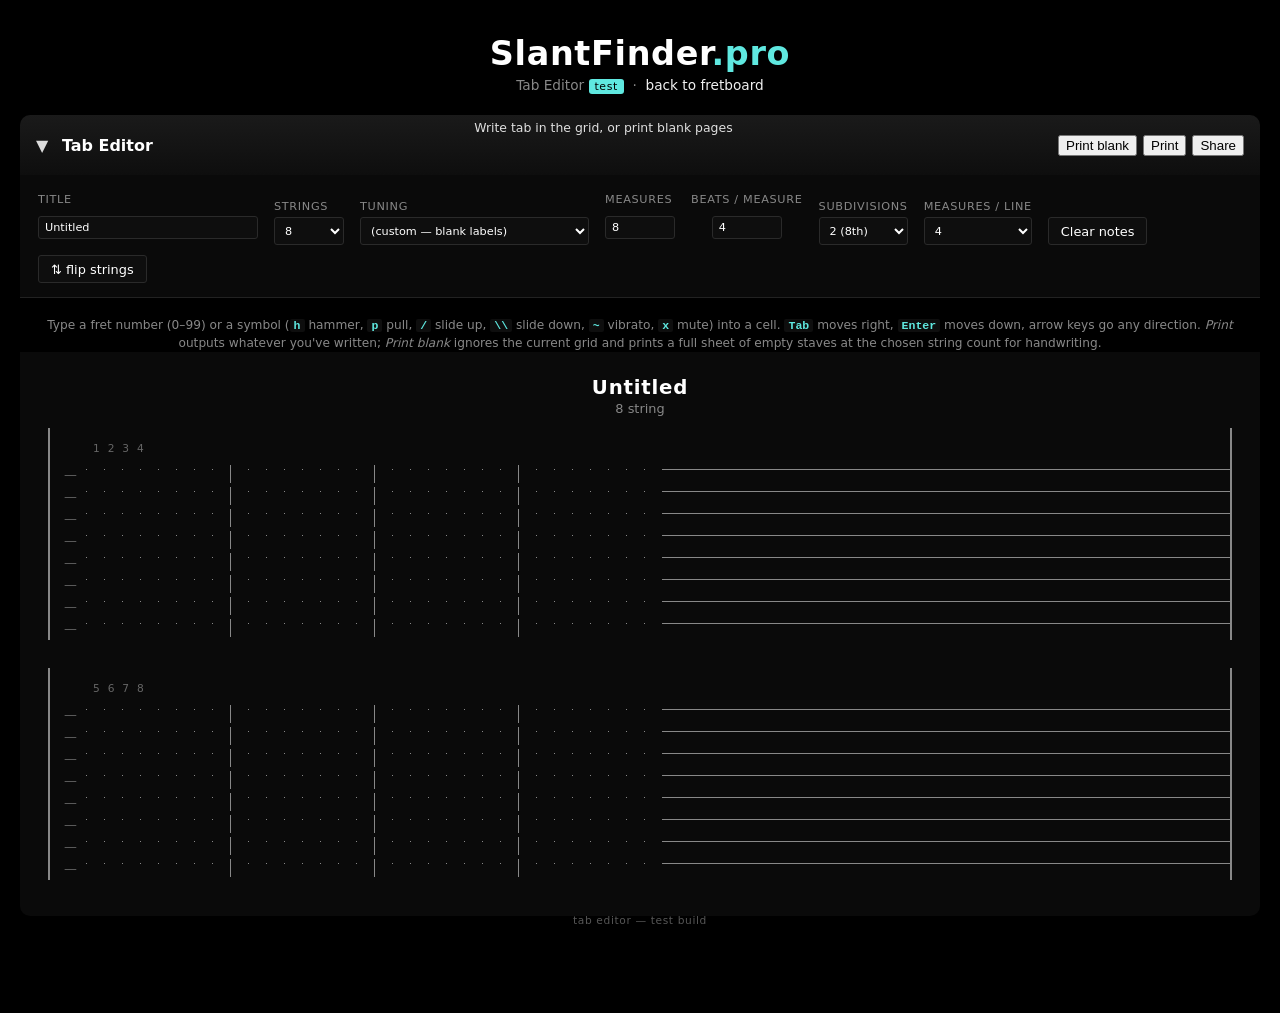
==== commit af734c20: "Sortable tuning picker + tab editor polish Main site - Replace the native tuning <select> with a sor" ====
--- a/tab.html
+++ b/tab.html
@@ -86,6 +86,15 @@
       <button type="button" id="btn_low_high" class="ctl_btn" title="Reverse string order (highest at top)">⇅ flip strings</button>
     </div>
 
+    <p class="tab_help">
+      Type a fret number (0–99) or a symbol (<code>h</code> hammer, <code>p</code> pull,
+      <code>/</code> slide up, <code>\\</code> slide down, <code>~</code> vibrato,
+      <code>x</code> mute) into a cell. <code>Tab</code> moves right, <code>Enter</code>
+      moves down, arrow keys go any direction. <em>Print</em> outputs whatever you've
+      written; <em>Print&nbsp;blank</em> ignores the current grid and prints a full sheet
+      of empty staves at the chosen string count for handwriting.
+    </p>
+
     <div id="tab_paper">
       <div id="tab_title_block">
         <div id="tab_title_print" class="tab_title_print"></div>
@@ -93,14 +102,6 @@
       </div>
       <div id="tab_grid"></div>
     </div>
-
-    <p class="tab_help">
-      Type a fret number (0–99) or a symbol (<code>h</code> hammer, <code>p</code> pull,
-      <code>/</code> slide up, <code>\\</code> slide down, <code>~</code> vibrato,
-      <code>x</code> mute) into a cell. Tab between cells. The grid auto-scales to your
-      string count and tunings list. <em>Print blank</em> hides any notes you've entered
-      so you get a clean grid to write on by hand.
-    </p>
   </details>
 
   <div id="build_num"></div>
--- a/css/styles.css
+++ b/css/styles.css
@@ -615,24 +615,85 @@
 #kb_quick_picks .qp_link.cg_selected       { background: var(--accent-hi) !important; color: #000 !important;
                                              border-color: var(--accent-hi) !important;                              }
 
-/* Highlight-degree row above the keyboard's quick picks. Pills are <a>
-   toggle links here (not form checkboxes), so clicking flips just that
-   degree in the URL. Visual style mirrors the form pills. */
-#kb_picks_root .kb_hl_row                  { display: flex; flex-wrap: wrap; align-items: center;
+/* Highlight-degree row — used both inside the fretboard form (.fb_hl_row)
+   and above the keyboard's quick picks (.kb_hl_row). Pills are <a> toggle
+   links: clicking flips just that degree in the URL, then the link
+   interceptor re-renders in place (no scroll jump). On-state pills are
+   coloured per-degree via inline styles set by highlightPillsLinkHtml. */
+.opt_row_highlights.kb_hl_row,
+.opt_row_highlights.fb_hl_row              { display: flex; flex-wrap: wrap; align-items: center;
                                              justify-content: center; gap: 4px;
                                              padding: 6px 14px 0; line-height: 1;                                    }
-#kb_picks_root .kb_hl_row .hl_title        { color: var(--muted); font: 600 0.78em var(--font);
+.opt_row_highlights .hl_title              { color: var(--muted); font: 600 0.78em var(--font);
                                              letter-spacing: 0.06em; text-transform: uppercase; padding-right: 4px; }
-#kb_picks_root .kb_hl_row .hl_pill         { display: inline-block; padding: 3px 9px; font-size: 0.85em;
+.opt_row_highlights a.hl_pill              { display: inline-block; padding: 3px 9px; font-size: 0.85em;
                                              color: var(--text) !important; background: rgba(255,255,255,0.05);
                                              border: 1px solid rgba(255,255,255,0.12); border-radius: 4px;
-                                             text-decoration: none;                                                  }
-#kb_picks_root .kb_hl_row .hl_pill:hover   { background: rgba(255,255,255,0.12); border-color: rgba(255,255,255,0.3);}
-#kb_picks_root .kb_hl_row .hl_pill_on      { background: var(--accent-hi) !important; color: #000 !important;
-                                             border-color: var(--accent-hi) !important; font-weight: 600;            }
-#kb_picks_root .kb_hl_row .hl_all_pill     { margin-left: 8px;                                                       }
+                                             text-decoration: none; transition: background .12s, border-color .12s; }
+.opt_row_highlights a.hl_pill:hover        { background: rgba(255,255,255,0.12); border-color: rgba(255,255,255,0.3);}
+.opt_row_highlights a.hl_pill_on           { font-weight: 600;                                                       }
+.opt_row_highlights a.hl_all_pill          { margin-left: 8px;                                                       }
 
 @media print { #quick_picks, #kb_quick_picks, #kb_picks_root { display: none !important; } }
+
+/* ---------- Tuning picker (sortable / filterable popover) ---------- */
+.tun_picker                                { position: relative; display: inline-block; flex: 1 1 auto;
+                                             min-width: 0; max-width: 100%;                                          }
+.tun_picker_btn                            { display: flex; width: 100%; align-items: center; gap: 8px;
+                                             padding: 4px 10px; min-height: 30px; cursor: pointer; text-align: left;
+                                             background: var(--bg-elevated); color: var(--accent);
+                                             border: 1px solid #2a2a2a; border-radius: 3px;
+                                             font: 400 0.95em var(--font);                                           }
+.tun_picker_btn:hover                      { border-color: var(--accent-hi);                                          }
+.tun_picker_btn[aria-expanded="true"]      { border-color: var(--accent-hi);                                          }
+.tun_btn_main                              { flex: 1 1 auto; min-width: 0; overflow: hidden;
+                                             text-overflow: ellipsis; white-space: nowrap;                          }
+.tun_btn_caret                             { color: var(--muted); flex: 0 0 auto;                                    }
+.tun_hidden_select                         { display: none !important;                                                }
+
+.tun_pop                                   { position: absolute; top: calc(100% + 4px); left: 0; z-index: 1500;
+                                             width: min(720px, 92vw); max-height: 60vh;
+                                             background: var(--surface); color: var(--accent);
+                                             border: 1px solid #2a2a2a; border-radius: 6px;
+                                             box-shadow: 0 12px 36px rgba(0,0,0,0.6);
+                                             display: flex; flex-direction: column; overflow: hidden;                }
+.tun_pop[hidden]                           { display: none !important;                                                }
+
+.tun_pop_head                              { display: flex; align-items: center; gap: 10px;
+                                             padding: 8px 10px; border-bottom: 1px solid #1f1f1f; background: var(--bg-elevated); }
+.tun_pop_filter                            { flex: 1 1 auto; padding: 5px 8px; font: 400 0.9em var(--font);
+                                             background: var(--bg); color: var(--accent);
+                                             border: 1px solid #2a2a2a; border-radius: 3px; outline: none;            }
+.tun_pop_filter:focus                      { border-color: var(--accent-hi);                                         }
+.tun_pop_count                             { color: var(--muted-dim); font: 400 0.78em var(--font); flex: 0 0 auto;
+                                             letter-spacing: 0.04em;                                                  }
+
+.tun_pop_body                              { flex: 1 1 auto; overflow: auto;                                          }
+.tun_pop_table                             { width: 100%; border-collapse: collapse; font: 400 0.85em var(--font);   }
+.tun_pop_table thead th                    { position: sticky; top: 0; z-index: 1;
+                                             background: var(--bg-elevated); color: var(--muted);
+                                             text-align: left; padding: 6px 10px; border-bottom: 1px solid #2a2a2a;
+                                             font-weight: 600; letter-spacing: 0.04em; cursor: pointer;
+                                             user-select: none;                                                       }
+.tun_pop_table thead th.active             { color: var(--accent-hi);                                                }
+.tun_pop_table thead th:hover              { color: var(--accent-hi);                                                }
+.tun_pop_arrow                             { color: var(--accent-hi); margin-left: 2px;                              }
+.tun_pop_table tbody tr                    { cursor: pointer;                                                         }
+.tun_pop_table tbody td                    { padding: 5px 10px; border-bottom: 1px solid rgba(255,255,255,0.04);
+                                             color: var(--accent);                                                    }
+.tun_pop_table tbody tr:hover td           { background: rgba(95,232,224,0.08);                                       }
+.tun_pop_table tbody tr.tun_pop_row_selected td
+                                           { background: rgba(95,232,224,0.18); color: var(--accent-hi);              }
+.tun_pop_table tbody tr:focus              { outline: none; }
+.tun_pop_table tbody tr:focus td           { background: rgba(95,232,224,0.14);                                       }
+.tun_pop_table .c_strs                     { white-space: nowrap; color: var(--muted); width: 1%;                    }
+.tun_pop_table .c_name                     { white-space: nowrap; font-weight: 600;                                  }
+.tun_pop_table .c_notes                    { white-space: nowrap;                                                     }
+.tun_pop_table .c_dgs                      { white-space: nowrap; color: var(--muted);                                }
+.tun_pop_table .c_info                     { color: var(--muted); font-style: italic;                                 }
+.tun_pop_empty                             { padding: 14px; text-align: center; color: var(--muted-dim);              }
+
+@media print { .tun_pop, .tun_picker_btn { display: none !important; } }
 
 /* Top 4 keyboard rows (Octaves, Steel Gauges, 10-band EQ, Frequency Hz):
    force dark text so the numbers stay readable on the colored cell bgs the
--- a/css/tab.css
+++ b/css/tab.css
@@ -12,23 +12,31 @@
 #page_sub a                                 { color: var(--accent-hi); text-decoration: none; }
 #page_sub a:hover                           { text-decoration: underline; }
 
-/* ---------- Controls bar ---------- */
-.tab_controls                               { display: flex; flex-wrap: wrap; gap: 12px 18px; align-items: flex-end;
+/* ---------- Controls bar ----------
+   Each field is a label-on-top stack with a fixed total height so rows align
+   vertically even when the label wraps to two lines. Buttons sit on the same
+   baseline as the inputs by giving them the same total height. */
+.tab_controls                               { display: flex; flex-wrap: wrap; gap: 10px 16px; align-items: flex-end;
                                               padding: 14px 18px; background: var(--surface);
-                                              border-bottom: 1px solid #222; }
-.tab_ctl                                    { display: flex; flex-direction: column; gap: 3px; font: 400 0.78em var(--font); color: var(--muted); }
-.tab_ctl span                               { letter-spacing: 0.06em; text-transform: uppercase; font-size: 0.95em; }
+                                              border-bottom: 1px solid #222;                                          }
+.tab_ctl                                    { display: flex; flex-direction: column; justify-content: flex-end;
+                                              gap: 4px; height: 56px;
+                                              font: 400 0.78em var(--font); color: var(--muted);                     }
+.tab_ctl span                               { letter-spacing: 0.06em; text-transform: uppercase; font-size: 0.95em;
+                                              line-height: 1.1; min-height: 22px; display: flex; align-items: flex-end; }
 .tab_ctl input,
 .tab_ctl select                             { font: 400 0.95em var(--font); padding: 4px 6px; min-width: 70px;
+                                              height: 28px; box-sizing: border-box;
                                               background: var(--bg-elevated); color: var(--accent);
-                                              border: 1px solid #2a2a2a; border-radius: 3px; }
-.tab_ctl input#ctl_title                    { min-width: 220px; }
+                                              border: 1px solid #2a2a2a; border-radius: 3px;                          }
+.tab_ctl input#ctl_title                    { min-width: 220px;                                                       }
 .tab_ctl input:focus,
-.tab_ctl select:focus                       { outline: none; border-color: var(--accent-hi); }
-.ctl_btn                                    { font: 400 0.85em var(--font); padding: 6px 12px;
+.tab_ctl select:focus                       { outline: none; border-color: var(--accent-hi);                          }
+.ctl_btn                                    { font: 400 0.85em var(--font); padding: 0 12px;
+                                              height: 28px; box-sizing: border-box; align-self: flex-end;
                                               background: var(--bg-elevated); color: var(--accent);
-                                              border: 1px solid #2a2a2a; border-radius: 3px; cursor: pointer; }
-.ctl_btn:hover                              { border-color: var(--accent-hi); color: var(--accent-hi); }
+                                              border: 1px solid #2a2a2a; border-radius: 3px; cursor: pointer;        }
+.ctl_btn:hover                              { border-color: var(--accent-hi); color: var(--accent-hi);                }
 
 /* ---------- Paper / staff ---------- */
 #tab_paper                                  { background: var(--surface); padding: 24px 28px 36px;
@@ -55,7 +63,14 @@
                                               height: 1px; background: var(--muted); z-index: 0; }
 .tab_label                                  { z-index: 2; text-align: right; padding-right: 8px;
                                               font: 600 0.85em var(--font); color: var(--accent-hi);
-                                              background: var(--surface); }
+                                              background: var(--surface);                                            }
+/* Editable string label — looks like the old read-only div but accepts text. */
+input.tab_label_input                       { width: 100%; height: 20px; box-sizing: border-box;
+                                              border: 1px solid transparent; border-radius: 2px;
+                                              outline: none; caret-color: var(--accent-hi);                          }
+input.tab_label_input:hover                 { border-color: rgba(95,232,224,0.25);                                    }
+input.tab_label_input:focus                 { border-color: var(--accent-hi); color: var(--accent);                   }
+input.tab_label_input::placeholder          { color: var(--muted-dim); font-weight: 400;                              }
 .tab_cells                                  { display: grid; height: 22px; align-items: center; }
 .tab_cell                                   { position: relative; z-index: 1; text-align: center;
                                               border-left: 1px solid transparent; }
@@ -64,10 +79,12 @@
                                               border: none; background: var(--surface); color: var(--accent);
                                               text-align: center; font: 600 0.9em var(--font); outline: none;
                                               caret-color: var(--accent-hi); }
-.tab_cell input:focus                       { background: var(--accent-hi); color: #000; border-radius: 2px; }
-.tab_cell input:not(:placeholder-shown)     { background: var(--surface); }
-/* leave 1-2 px breathing room around digits so they don't kiss the staff line */
-.tab_cell input::placeholder                { color: transparent; }
+/* Focused cell: keep the dark surface bg so typed digits stay readable
+   (white on dark). Use a thin cyan ring to mark focus instead of swapping
+   to an accent-coloured fill, which previously flipped to black-on-black
+   while the user was still typing. */
+.tab_cell input:focus                       { box-shadow: inset 0 0 0 1px var(--accent-hi);
+                                              color: var(--accent-hi); border-radius: 2px;                          }
 
 /* When showing as "blank" (for printing), hide any typed values */
 #tab_paper.blank .tab_cell input            { color: transparent !important; background: transparent !important; }
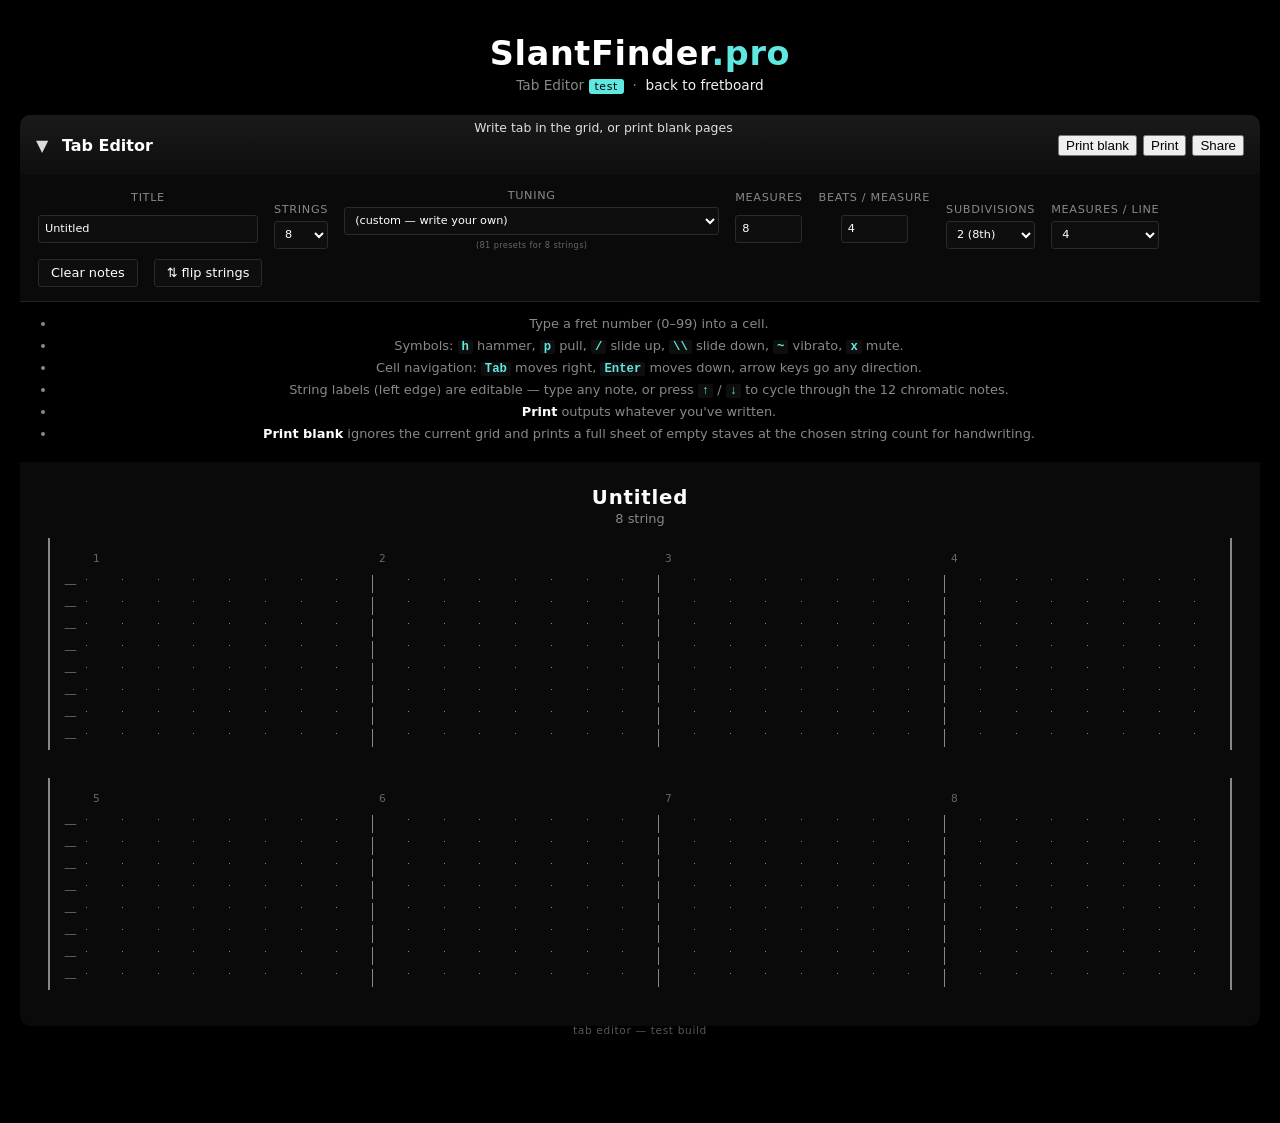
==== commit 7b516ee3: "Tab editor: fix right-half-empty bug, arrow note cycling, blank print The big one: every system was " ====
--- a/tab.html
+++ b/tab.html
@@ -50,9 +50,10 @@
         </select>
       </label>
 
-      <label class="tab_ctl">
+      <label class="tab_ctl tab_ctl_tuning">
         <span>Tuning</span>
         <select id="ctl_tuning"></select>
+        <small id="ctl_tuning_count" class="tab_ctl_hint"></small>
       </label>
 
       <label class="tab_ctl">
@@ -86,14 +87,18 @@
       <button type="button" id="btn_low_high" class="ctl_btn" title="Reverse string order (highest at top)">⇅ flip strings</button>
     </div>
 
-    <p class="tab_help">
-      Type a fret number (0–99) or a symbol (<code>h</code> hammer, <code>p</code> pull,
-      <code>/</code> slide up, <code>\\</code> slide down, <code>~</code> vibrato,
-      <code>x</code> mute) into a cell. <code>Tab</code> moves right, <code>Enter</code>
-      moves down, arrow keys go any direction. <em>Print</em> outputs whatever you've
-      written; <em>Print&nbsp;blank</em> ignores the current grid and prints a full sheet
-      of empty staves at the chosen string count for handwriting.
-    </p>
+    <ul class="tab_help">
+      <li>Type a fret number (0–99) into a cell.</li>
+      <li>Symbols: <code>h</code> hammer, <code>p</code> pull, <code>/</code> slide up,
+          <code>\\</code> slide down, <code>~</code> vibrato, <code>x</code> mute.</li>
+      <li>Cell navigation: <code>Tab</code> moves right, <code>Enter</code> moves down,
+          arrow keys go any direction.</li>
+      <li>String labels (left edge) are editable — type any note, or press
+          <code>↑</code>&nbsp;/&nbsp;<code>↓</code> to cycle through the 12 chromatic notes.</li>
+      <li><em>Print</em> outputs whatever you've written.</li>
+      <li><em>Print&nbsp;blank</em> ignores the current grid and prints a full sheet of
+          empty staves at the chosen string count for handwriting.</li>
+    </ul>
 
     <div id="tab_paper">
       <div id="tab_title_block">
--- a/css/styles.css
+++ b/css/styles.css
@@ -234,6 +234,16 @@
     body[data-print] details > *           {  display:block !important;                                              }
     body[data-print] details > summary     {  display:none !important;                                                }
 
+    /* Tunings List is nested INSIDE the fretboard section now. When printing
+       just Tunings, reveal section_2 as an ancestor but hide the fretboard
+       sibling content so only the tunings table reaches the page. */
+    body[data-print="section_5"] #section_2 {  display:block !important;                                              }
+    body[data-print="section_5"] #section_2 > *:not(#section_5):not(summary)
+                                           {  display:none !important;                                                }
+    /* Conversely, when printing the Fretboard alone, drop the nested tunings
+       so a paper Fretboard print isn't 100 pages of tunings table. */
+    body[data-print="section_2"] #section_5 {  display:none !important;                                              }
+
     /* Force colored highlights to print when the user has opted in */
     body.print-colors #_1_, body.print-colors #_b2_, body.print-colors #_2_,
     body.print-colors #_b3_, body.print-colors #_3_, body.print-colors #_4_,
@@ -695,6 +705,16 @@
 
 @media print { .tun_pop, .tun_picker_btn { display: none !important; } }
 
+/* The tunings list lives nested inside the Fretboard section; give it some
+   breathing room so the Fretboard section's bottom edge doesn't kiss the
+   nested details when collapsed, and so the open list has room to breathe
+   above the next top-level section. */
+#section_5.nested_section                  { margin: 14px 0 22px;                                                    }
+/* Without a .summary_status spacer in this section's summary, the Print + ?
+   buttons would sit right next to the title. Push them to the right edge. */
+#section_5.nested_section > summary > .section_print
+                                           { margin-left: auto;                                                       }
+
 /* Top 4 keyboard rows (Octaves, Steel Gauges, 10-band EQ, Frequency Hz):
    force dark text so the numbers stay readable on the colored cell bgs the
    inline ritz CSS sets up. Higher specificity beats those .ritz .waffle
@@ -702,6 +722,13 @@
 #keyboard > tbody > tr:nth-child(-n+4) > td,
 #keyboard > tbody > tr:nth-child(-n+4) > td.s0,
 #keyboard > tbody > tr:nth-child(-n+4) > td[class^="s"]
+                                           { color: #1a1a1a !important;                                              }
+
+/* Bottom 2 keyboard rows (Instrument Ranges — Guitar / Bass): same treatment.
+   The "Guitar" / "Bass" labels and any future range text read as black. */
+#keyboard > tbody > tr:nth-last-child(-n+2) > td,
+#keyboard > tbody > tr:nth-last-child(-n+2) > td.s0,
+#keyboard > tbody > tr:nth-last-child(-n+2) > td[class^="s"]
                                            { color: #1a1a1a !important;                                              }
 
 /* Sortable header buttons */
--- a/css/tab.css
+++ b/css/tab.css
@@ -13,25 +13,27 @@
 #page_sub a:hover                           { text-decoration: underline; }
 
 /* ---------- Controls bar ----------
-   Each field is a label-on-top stack with a fixed total height so rows align
-   vertically even when the label wraps to two lines. Buttons sit on the same
-   baseline as the inputs by giving them the same total height. */
+   Bottom-aligned flex row. Labels are forced to a single line so each
+   .tab_ctl is the same height; align-items: flex-end then makes every input
+   sit on the same baseline regardless of label width. */
 .tab_controls                               { display: flex; flex-wrap: wrap; gap: 10px 16px; align-items: flex-end;
                                               padding: 14px 18px; background: var(--surface);
                                               border-bottom: 1px solid #222;                                          }
-.tab_ctl                                    { display: flex; flex-direction: column; justify-content: flex-end;
-                                              gap: 4px; height: 56px;
+.tab_ctl                                    { display: flex; flex-direction: column; gap: 4px;
                                               font: 400 0.78em var(--font); color: var(--muted);                     }
 .tab_ctl span                               { letter-spacing: 0.06em; text-transform: uppercase; font-size: 0.95em;
-                                              line-height: 1.1; min-height: 22px; display: flex; align-items: flex-end; }
+                                              line-height: 1.2; white-space: nowrap;                                  }
 .tab_ctl input,
-.tab_ctl select                             { font: 400 0.95em var(--font); padding: 4px 6px; min-width: 70px;
+.tab_ctl select                             { font: 400 0.95em var(--font); padding: 0 6px;
                                               height: 28px; box-sizing: border-box;
                                               background: var(--bg-elevated); color: var(--accent);
                                               border: 1px solid #2a2a2a; border-radius: 3px;                          }
 .tab_ctl input#ctl_title                    { min-width: 220px;                                                       }
 .tab_ctl input:focus,
 .tab_ctl select:focus                       { outline: none; border-color: var(--accent-hi);                          }
+.tab_ctl_hint                               { font: 400 0.7em var(--font); color: var(--muted-dim);
+                                              letter-spacing: 0.04em; line-height: 1; margin-top: 2px; min-height: 0; }
+.tab_ctl_tuning                             { min-width: 240px;                                                       }
 .ctl_btn                                    { font: 400 0.85em var(--font); padding: 0 12px;
                                               height: 28px; box-sizing: border-box; align-self: flex-end;
                                               background: var(--bg-elevated); color: var(--accent);
@@ -90,9 +92,14 @@
 #tab_paper.blank .tab_cell input            { color: transparent !important; background: transparent !important; }
 
 /* ---------- Helper / footnote ---------- */
-.tab_help                                   { margin: 18px 4px 0; font: 400 0.8em var(--font); color: var(--muted); line-height: 1.5; }
+.tab_help                                   { margin: 12px 18px 18px; padding: 0 0 0 18px;
+                                              font: 400 0.85em var(--font); color: var(--muted);
+                                              line-height: 1.55; list-style: disc;                                    }
+.tab_help li                                { margin: 2px 0;                                                           }
 .tab_help code                              { background: var(--bg-elevated); color: var(--accent-hi);
-                                              padding: 0 4px; border-radius: 2px; font: 600 0.95em Consolas, Menlo, monospace; }
+                                              padding: 0 4px; border-radius: 2px;
+                                              font: 600 0.95em Consolas, Menlo, monospace;                            }
+.tab_help em                                { color: var(--accent); font-style: normal; font-weight: 600;             }
 
 /* ---------- Print ---------- */
 @media print {
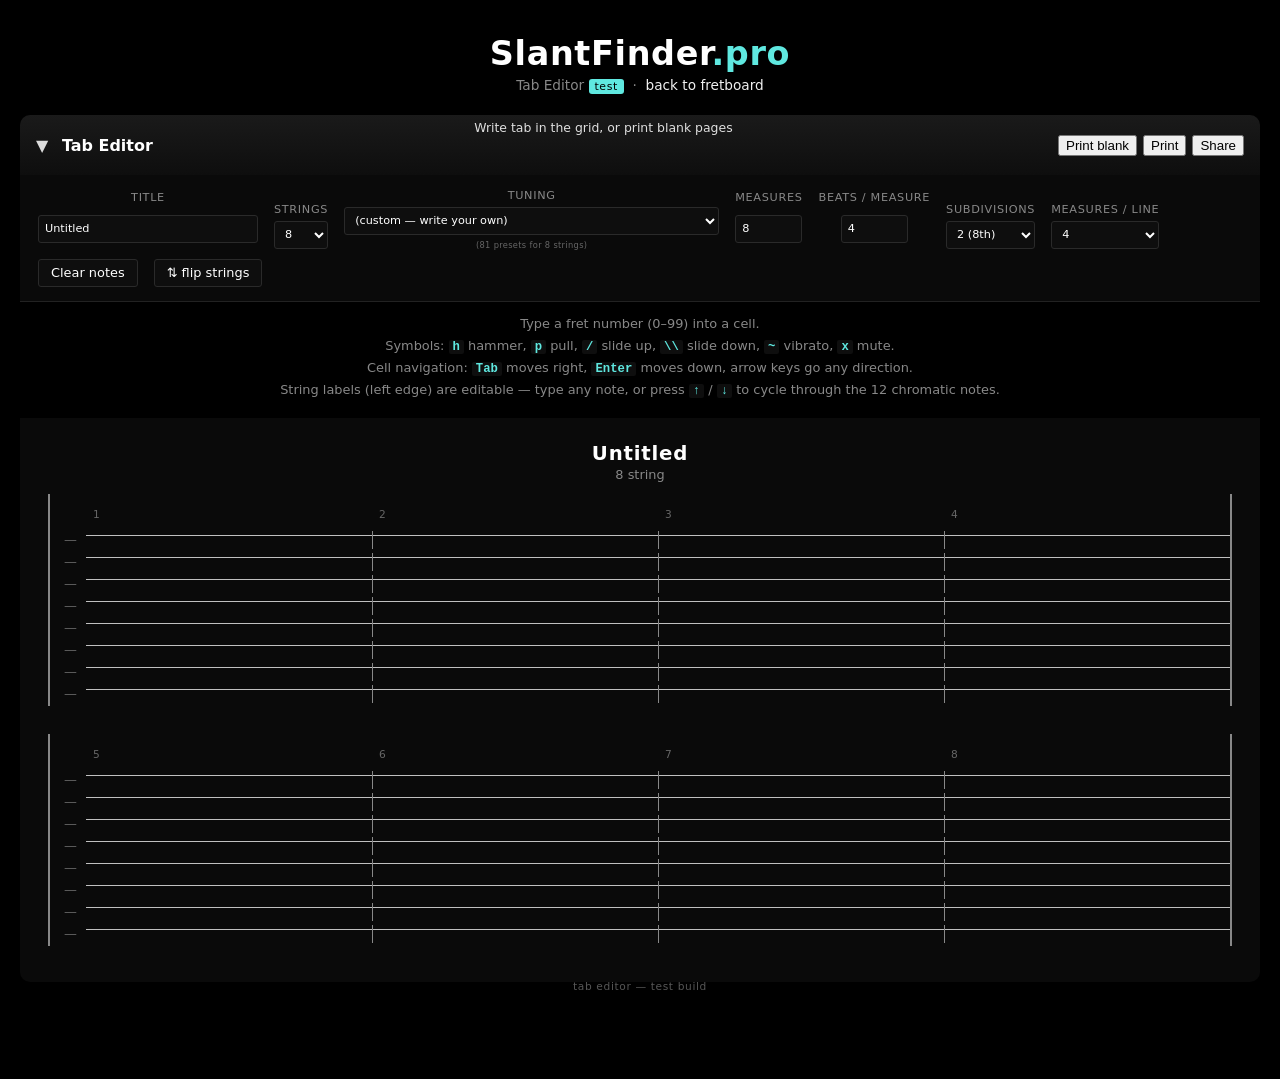
==== commit b23113a4: "Visible staff lines on screen + print, drop help bullets/print lines - Staff line was drawn as a 1px" ====
--- a/tab.html
+++ b/tab.html
@@ -87,18 +87,15 @@
       <button type="button" id="btn_low_high" class="ctl_btn" title="Reverse string order (highest at top)">⇅ flip strings</button>
     </div>
 
-    <ul class="tab_help">
-      <li>Type a fret number (0–99) into a cell.</li>
-      <li>Symbols: <code>h</code> hammer, <code>p</code> pull, <code>/</code> slide up,
-          <code>\\</code> slide down, <code>~</code> vibrato, <code>x</code> mute.</li>
-      <li>Cell navigation: <code>Tab</code> moves right, <code>Enter</code> moves down,
-          arrow keys go any direction.</li>
-      <li>String labels (left edge) are editable — type any note, or press
-          <code>↑</code>&nbsp;/&nbsp;<code>↓</code> to cycle through the 12 chromatic notes.</li>
-      <li><em>Print</em> outputs whatever you've written.</li>
-      <li><em>Print&nbsp;blank</em> ignores the current grid and prints a full sheet of
-          empty staves at the chosen string count for handwriting.</li>
-    </ul>
+    <div class="tab_help">
+      <p>Type a fret number (0–99) into a cell.</p>
+      <p>Symbols: <code>h</code> hammer, <code>p</code> pull, <code>/</code> slide up,
+         <code>\\</code> slide down, <code>~</code> vibrato, <code>x</code> mute.</p>
+      <p>Cell navigation: <code>Tab</code> moves right, <code>Enter</code> moves down,
+         arrow keys go any direction.</p>
+      <p>String labels (left edge) are editable — type any note, or press
+         <code>↑</code>&nbsp;/&nbsp;<code>↓</code> to cycle through the 12 chromatic notes.</p>
+    </div>
 
     <div id="tab_paper">
       <div id="tab_title_block">
--- a/css/styles.css
+++ b/css/styles.css
@@ -661,8 +661,10 @@
 .tun_btn_caret                             { color: var(--muted); flex: 0 0 auto;                                    }
 .tun_hidden_select                         { display: none !important;                                                }
 
-.tun_pop                                   { position: absolute; top: calc(100% + 4px); left: 0; z-index: 1500;
-                                             width: min(720px, 92vw); max-height: 60vh;
+.tun_pop                                   { position: absolute; top: calc(100% + 4px);
+                                             right: 0; left: auto;
+                                             z-index: 1500;
+                                             width: min(1080px, 96vw); max-height: 60vh;
                                              background: var(--surface); color: var(--accent);
                                              border: 1px solid #2a2a2a; border-radius: 6px;
                                              box-shadow: 0 12px 36px rgba(0,0,0,0.6);
@@ -696,7 +698,11 @@
                                            { background: rgba(95,232,224,0.18); color: var(--accent-hi);              }
 .tun_pop_table tbody tr:focus              { outline: none; }
 .tun_pop_table tbody tr:focus td           { background: rgba(95,232,224,0.14);                                       }
-.tun_pop_table .c_strs                     { white-space: nowrap; color: var(--muted); width: 1%;                    }
+/* Tight Strings column — just wide enough for "12". */
+.tun_pop_table th.c_strs_h,
+.tun_pop_table .c_strs                     { white-space: nowrap; color: var(--muted);
+                                             width: 36px; min-width: 36px; max-width: 36px;
+                                             padding-left: 8px; padding-right: 8px; text-align: center;              }
 .tun_pop_table .c_name                     { white-space: nowrap; font-weight: 600;                                  }
 .tun_pop_table .c_notes                    { white-space: nowrap;                                                     }
 .tun_pop_table .c_dgs                      { white-space: nowrap; color: var(--muted);                                }
--- a/css/tab.css
+++ b/css/tab.css
@@ -61,8 +61,12 @@
 .tab_row                                    { position: relative; display: grid;
                                               align-items: center;
                                               height: 22px; }
+/* Use a 1px top-border on a zero-height element instead of a 1px-tall
+   background. Borders are treated as foreground strokes by every browser
+   so they print reliably without needing print-color-adjust hacks. The
+   colour is bumped above --muted so the line reads clearly on screen. */
 .tab_row::before                            { content: ""; position: absolute; left: 36px; right: 0; top: 50%;
-                                              height: 1px; background: var(--muted); z-index: 0; }
+                                              height: 0; border-top: 1px solid #c0c0c0; z-index: 0;                  }
 .tab_label                                  { z-index: 2; text-align: right; padding-right: 8px;
                                               font: 600 0.85em var(--font); color: var(--accent-hi);
                                               background: var(--surface);                                            }
@@ -77,25 +81,28 @@
 .tab_cell                                   { position: relative; z-index: 1; text-align: center;
                                               border-left: 1px solid transparent; }
 .tab_cell.barline                           { border-left: 1px solid var(--muted); }
+/* Default input bg is transparent so the staff line shows behind every
+   empty cell. Once a digit is typed, the input picks up the paper-coloured
+   bg so the digit "punches" the line — that's how proper tab notation
+   reads. The whitespace placeholder is what lets :placeholder-shown match
+   on empty inputs (without it, the pseudo-class never matches and every
+   cell would get the opaque bg, hiding the line again). */
 .tab_cell input                             { width: 100%; min-width: 16px; height: 18px; padding: 0; margin: 0;
-                                              border: none; background: var(--surface); color: var(--accent);
+                                              border: none; background: transparent; color: var(--accent);
                                               text-align: center; font: 600 0.9em var(--font); outline: none;
-                                              caret-color: var(--accent-hi); }
-/* Focused cell: keep the dark surface bg so typed digits stay readable
-   (white on dark). Use a thin cyan ring to mark focus instead of swapping
-   to an accent-coloured fill, which previously flipped to black-on-black
-   while the user was still typing. */
+                                              caret-color: var(--accent-hi);                                         }
+.tab_cell input:not(:placeholder-shown)     { background: var(--surface);                                            }
 .tab_cell input:focus                       { box-shadow: inset 0 0 0 1px var(--accent-hi);
                                               color: var(--accent-hi); border-radius: 2px;                          }
 
 /* When showing as "blank" (for printing), hide any typed values */
 #tab_paper.blank .tab_cell input            { color: transparent !important; background: transparent !important; }
 
-/* ---------- Helper / footnote ---------- */
-.tab_help                                   { margin: 12px 18px 18px; padding: 0 0 0 18px;
+/* ---------- Helper / footnote (no bullets, just stacked lines) ---------- */
+.tab_help                                   { margin: 12px 18px 18px; padding: 0;
                                               font: 400 0.85em var(--font); color: var(--muted);
-                                              line-height: 1.55; list-style: disc;                                    }
-.tab_help li                                { margin: 2px 0;                                                           }
+                                              line-height: 1.55;                                                     }
+.tab_help p                                 { margin: 2px 0;                                                          }
 .tab_help code                              { background: var(--bg-elevated); color: var(--accent-hi);
                                               padding: 0 4px; border-radius: 2px;
                                               font: 600 0.95em Consolas, Menlo, monospace;                            }
@@ -120,7 +127,7 @@
   .tab_title_print                           { color: #000 !important; }
   .tab_subtitle_print                        { color: #555 !important; }
   .tab_system                                { border-color: #000 !important; page-break-inside: avoid; }
-  .tab_row::before                           { background: #000 !important; }
+  .tab_row::before                           { border-top-color: #000 !important; }
   .tab_label                                 { color: #000 !important; background: #fff !important; }
   .tab_cell.barline                          { border-left-color: #000 !important; }
   .tab_cell input                            { background: #fff !important; color: #000 !important;
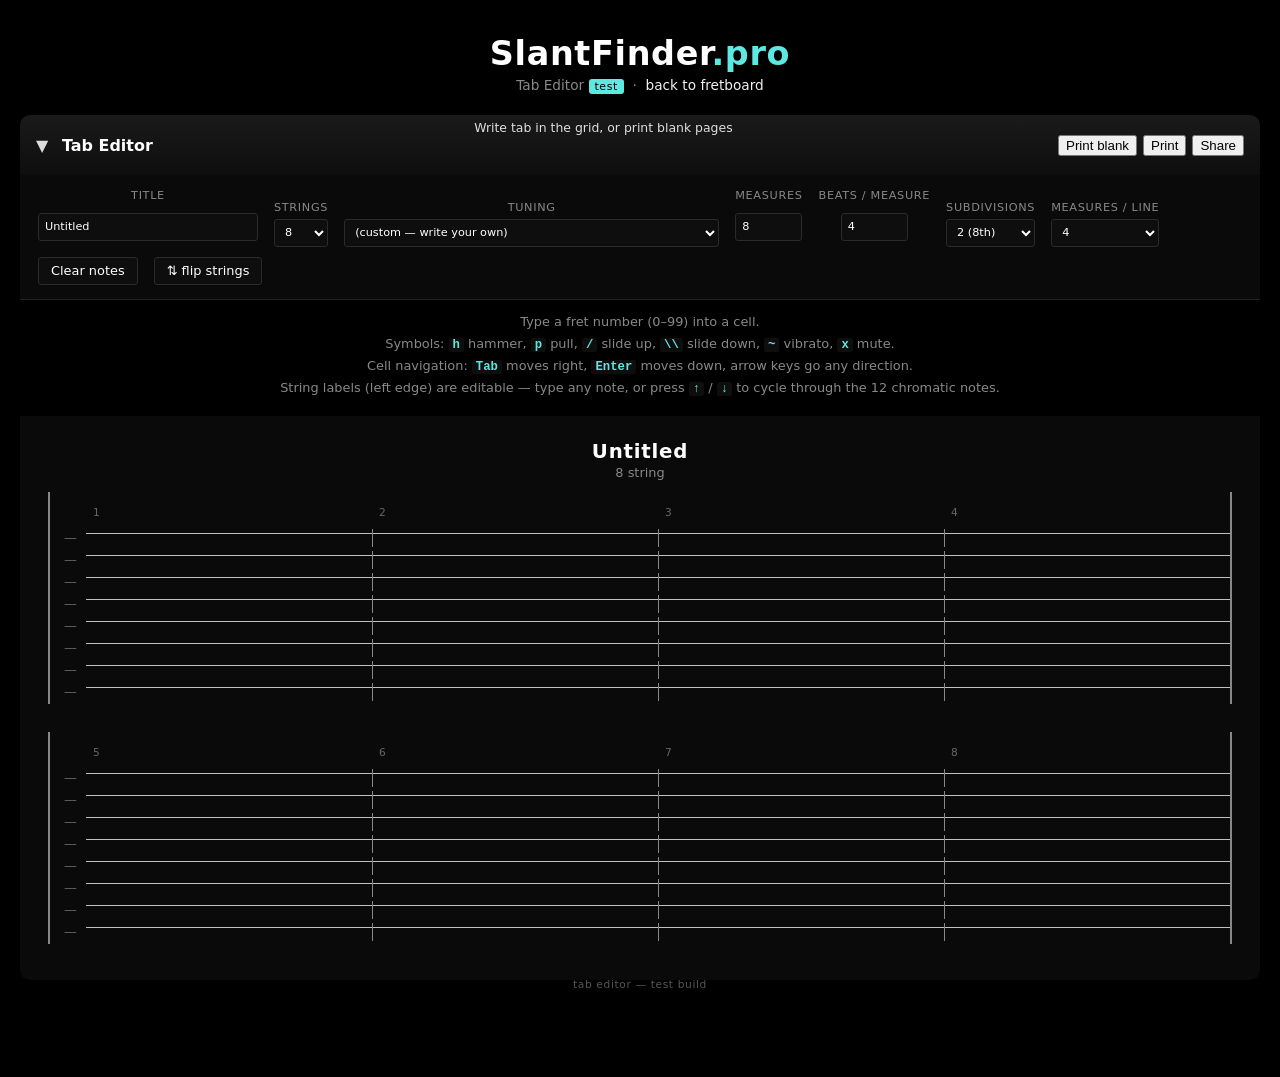
==== commit 4dc35490: "Drop preset-count hint; restores form bottom-alignment The "(N presets for X strings)" line under th" ====
--- a/tab.html
+++ b/tab.html
@@ -53,7 +53,6 @@
       <label class="tab_ctl tab_ctl_tuning">
         <span>Tuning</span>
         <select id="ctl_tuning"></select>
-        <small id="ctl_tuning_count" class="tab_ctl_hint"></small>
       </label>
 
       <label class="tab_ctl">
--- a/css/tab.css
+++ b/css/tab.css
@@ -31,8 +31,6 @@
 .tab_ctl input#ctl_title                    { min-width: 220px;                                                       }
 .tab_ctl input:focus,
 .tab_ctl select:focus                       { outline: none; border-color: var(--accent-hi);                          }
-.tab_ctl_hint                               { font: 400 0.7em var(--font); color: var(--muted-dim);
-                                              letter-spacing: 0.04em; line-height: 1; margin-top: 2px; min-height: 0; }
 .tab_ctl_tuning                             { min-width: 240px;                                                       }
 .ctl_btn                                    { font: 400 0.85em var(--font); padding: 0 12px;
                                               height: 28px; box-sizing: border-box; align-self: flex-end;
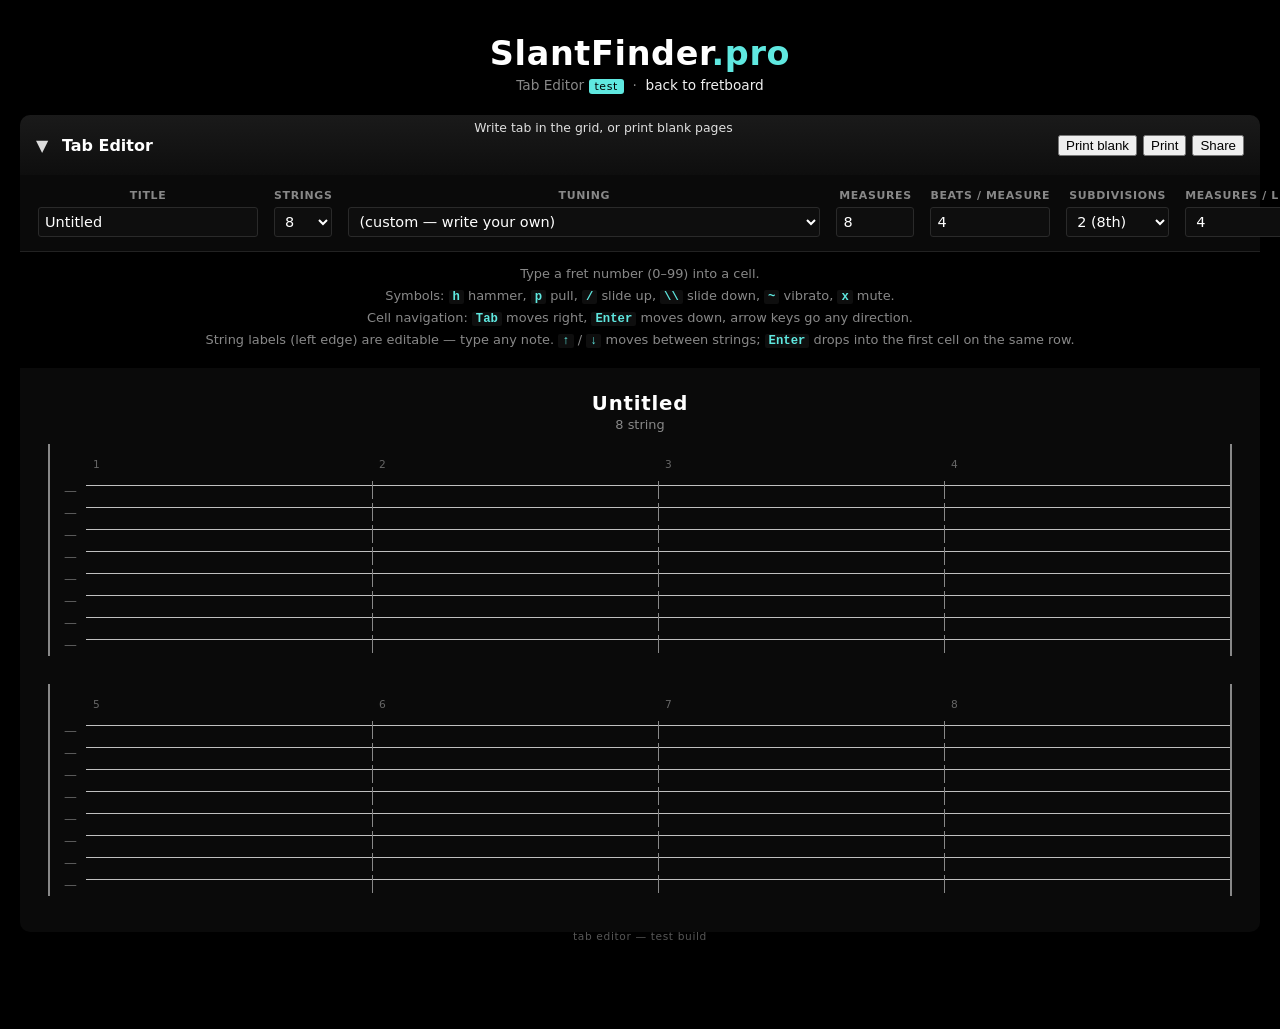
==== commit 74e63371: "Form alignment via grid; tuning-label arrows move between strings Form alignment, take three: the co" ====
--- a/tab.html
+++ b/tab.html
@@ -92,8 +92,8 @@
          <code>\\</code> slide down, <code>~</code> vibrato, <code>x</code> mute.</p>
       <p>Cell navigation: <code>Tab</code> moves right, <code>Enter</code> moves down,
          arrow keys go any direction.</p>
-      <p>String labels (left edge) are editable — type any note, or press
-         <code>↑</code>&nbsp;/&nbsp;<code>↓</code> to cycle through the 12 chromatic notes.</p>
+      <p>String labels (left edge) are editable — type any note. <code>↑</code>&nbsp;/&nbsp;<code>↓</code>
+         moves between strings; <code>Enter</code> drops into the first cell on the same row.</p>
     </div>
 
     <div id="tab_paper">
--- a/css/tab.css
+++ b/css/tab.css
@@ -13,27 +13,34 @@
 #page_sub a:hover                           { text-decoration: underline; }
 
 /* ---------- Controls bar ----------
-   Bottom-aligned flex row. Labels are forced to a single line so each
-   .tab_ctl is the same height; align-items: flex-end then makes every input
-   sit on the same baseline regardless of label width. */
-.tab_controls                               { display: flex; flex-wrap: wrap; gap: 10px 16px; align-items: flex-end;
+   Two-row grid: labels in row 1, inputs/buttons in row 2. Every column's
+   row 2 has a fixed 30px height, so every input/select/button bottom edge
+   sits on the same baseline regardless of browser-specific intrinsic
+   heights for native form controls. .tab_ctl uses display:contents so its
+   children participate directly in the parent grid. */
+.tab_controls                               { display: grid; grid-auto-flow: column;
+                                              grid-template-rows: auto 30px;
+                                              grid-auto-columns: max-content;
+                                              column-gap: 16px; row-gap: 4px;
+                                              align-items: end;
                                               padding: 14px 18px; background: var(--surface);
                                               border-bottom: 1px solid #222;                                          }
-.tab_ctl                                    { display: flex; flex-direction: column; gap: 4px;
-                                              font: 400 0.78em var(--font); color: var(--muted);                     }
-.tab_ctl span                               { letter-spacing: 0.06em; text-transform: uppercase; font-size: 0.95em;
-                                              line-height: 1.2; white-space: nowrap;                                  }
-.tab_ctl input,
-.tab_ctl select                             { font: 400 0.95em var(--font); padding: 0 6px;
-                                              height: 28px; box-sizing: border-box;
+.tab_ctl                                    { display: contents;                                                       }
+.tab_ctl > span                             { grid-row: 1; align-self: end;
+                                              font: 600 0.72em var(--font); color: var(--muted);
+                                              letter-spacing: 0.06em; text-transform: uppercase;
+                                              line-height: 14px; white-space: nowrap;                                 }
+.tab_ctl > input,
+.tab_ctl > select                           { grid-row: 2; height: 30px; box-sizing: border-box;
+                                              font: 400 0.95em var(--font); padding: 0 6px; margin: 0;
                                               background: var(--bg-elevated); color: var(--accent);
                                               border: 1px solid #2a2a2a; border-radius: 3px;                          }
-.tab_ctl input#ctl_title                    { min-width: 220px;                                                       }
-.tab_ctl input:focus,
-.tab_ctl select:focus                       { outline: none; border-color: var(--accent-hi);                          }
-.tab_ctl_tuning                             { min-width: 240px;                                                       }
-.ctl_btn                                    { font: 400 0.85em var(--font); padding: 0 12px;
-                                              height: 28px; box-sizing: border-box; align-self: flex-end;
+.tab_ctl > input#ctl_title                  { min-width: 220px;                                                       }
+.tab_ctl_tuning > select                    { min-width: 240px;                                                       }
+.tab_ctl > input:focus,
+.tab_ctl > select:focus                     { outline: none; border-color: var(--accent-hi);                          }
+.ctl_btn                                    { grid-row: 2; height: 30px; box-sizing: border-box;
+                                              font: 400 0.85em var(--font); padding: 0 12px; margin: 0;
                                               background: var(--bg-elevated); color: var(--accent);
                                               border: 1px solid #2a2a2a; border-radius: 3px; cursor: pointer;        }
 .ctl_btn:hover                              { border-color: var(--accent-hi); color: var(--accent-hi);                }
